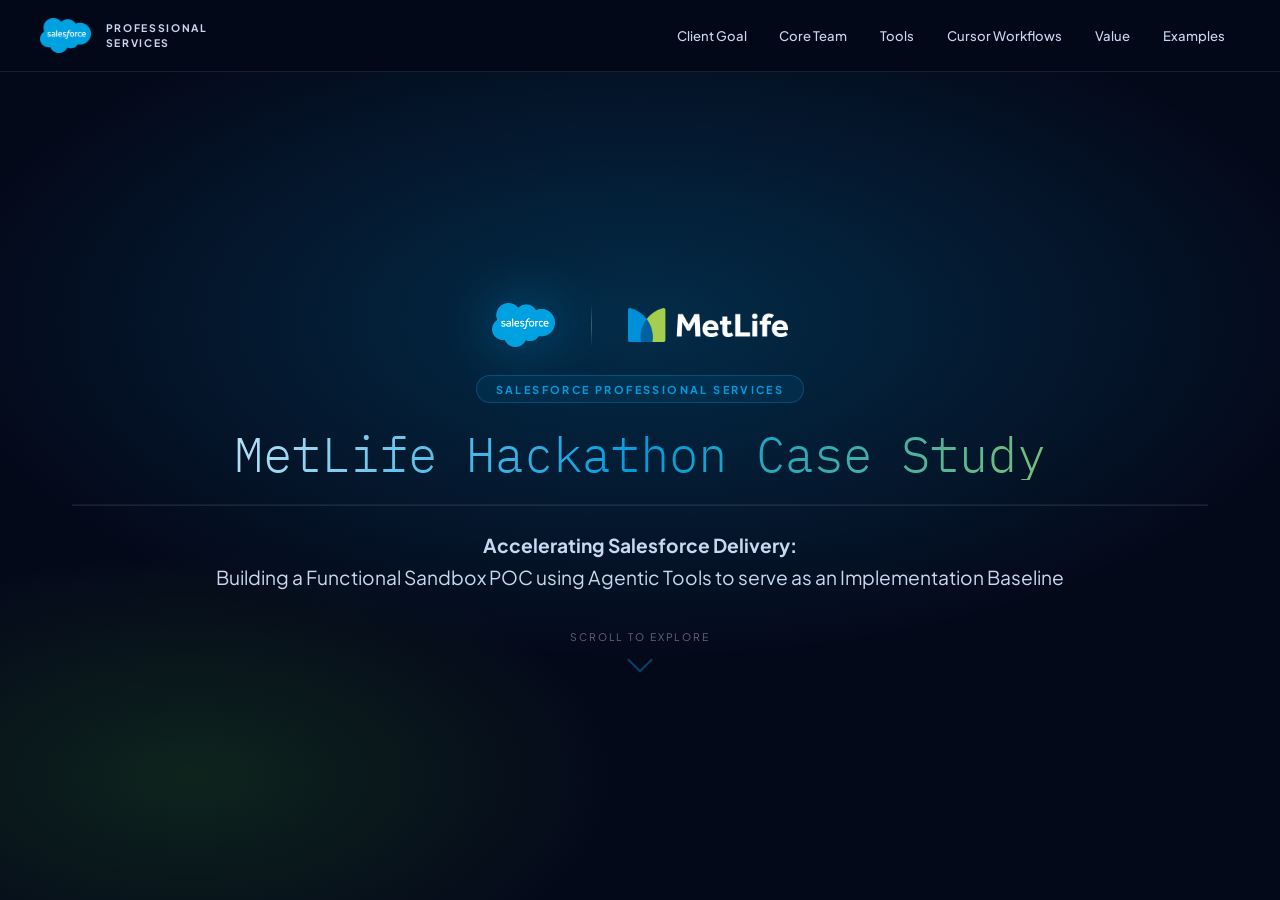
==== index.html @ 83869e66 "Initial commit: MetLife Hackathon Case Study webpage Co-authored-by: Cursor <cursoragent@cursor.com>" ====
<!DOCTYPE html>
<html lang="en">
<head>
  <meta charset="UTF-8" />
  <meta name="viewport" content="width=device-width, initial-scale=1.0" />
  <title>MetLife Hackathon Case Study | Salesforce Professional Services</title>
  <link rel="preconnect" href="https://fonts.googleapis.com" />
  <link rel="preconnect" href="https://fonts.gstatic.com" crossorigin />
  <link href="https://fonts.googleapis.com/css2?family=Plus+Jakarta+Sans:wght@300;400;500;600;700;800&family=IBM+Plex+Mono:wght@300;400;500;600;700&display=swap" rel="stylesheet" />
  <style>
    /* ============================================================
       RESET & ROOT TOKENS
    ============================================================ */
    *, *::before, *::after { margin: 0; padding: 0; box-sizing: border-box; }

    :root {
      /* Brand */
      --midnight:      #04091a;
      --midnight-2:    #060d20;
      --midnight-3:    #070e24;
      --ml-blue:       #009BDE;
      --ml-blue-mid:   rgba(0,155,222,0.22);
      --ml-blue-low:   rgba(0,155,222,0.09);
      --ml-green:      #A4CE4E;
      --ml-green-mid:  rgba(67,176,42,0.20);
      --ml-green-low:  rgba(67,176,42,0.08);

      /* Text — high contrast */
      --text-1: #ffffff;
      --text-2: #c8d8f0;       /* light blue-gray, much more legible */
      --text-3: rgba(180,200,230,0.50);

      /* Glass */
      --g-bg:      rgba(255,255,255,0.04);
      --g-bg-h:    rgba(255,255,255,0.07);
      --g-border:  rgba(255,255,255,0.09);
      --g-b-blue:  rgba(0,155,222,0.30);
      --g-b-green: rgba(67,176,42,0.28);
      --g-blur:    blur(20px);

      /* Layout */
      --hh: 72px;
      --f: 'Plus Jakarta Sans', sans-serif;
      --f-mono: 'IBM Plex Mono', monospace;
      --t: 0.22s ease;
    }

    html, body {
      height: 100%;
      overflow: hidden;
      background: var(--midnight);
      color: var(--text-1);
      font-family: var(--f);
      -webkit-font-smoothing: antialiased;
    }

    ::-webkit-scrollbar { width: 3px; }
    ::-webkit-scrollbar-track { background: transparent; }
    ::-webkit-scrollbar-thumb { background: var(--ml-blue-mid); border-radius: 2px; }

    /* ============================================================
       HEADER
    ============================================================ */
    header {
      position: fixed;
      inset: 0 0 auto 0;
      height: var(--hh);
      z-index: 1000;
      display: flex; align-items: center; justify-content: space-between;
      padding: 0 2.5rem;
      background: rgba(4,9,26,0.80);
      backdrop-filter: var(--g-blur);
      -webkit-backdrop-filter: var(--g-blur);
      border-bottom: 1px solid var(--g-border);
    }
    .h-brand { display: flex; align-items: center; gap: 0.9rem; cursor: pointer; }
    .h-brand img { height: 36px; width: auto; object-fit: contain; }
    .h-brand-text {
      font-size: 0.65rem; font-weight: 700;
      letter-spacing: 0.16em; text-transform: uppercase;
      color: var(--text-2); line-height: 1.4;
    }
    nav { display: flex; align-items: center; gap: 2px; }
    nav a {
      position: relative;
      font-size: 0.82rem; font-weight: 500;
      color: var(--text-2); text-decoration: none;
      padding: 0.4rem 0.9rem; border-radius: 7px;
      border: 1px solid transparent;
      transition: color var(--t), background var(--t);
    }
    nav a::after {
      content: '';
      position: absolute; bottom: -3px; left: 50%; transform: translateX(-50%);
      width: 0; height: 2px;
      background: linear-gradient(90deg, var(--ml-blue), var(--ml-green));
      border-radius: 1px; transition: width var(--t);
    }
    nav a:hover { color: var(--text-1); background: var(--g-bg); }
    nav a.active { color: var(--ml-blue); }
    nav a.active::after { width: 55%; }

    /* ============================================================
       MAIN SNAP CONTAINER
    ============================================================ */
    main {
      position: fixed;
      top: var(--hh); left: 0; right: 0; bottom: 0;
      overflow-y: scroll;
      scroll-snap-type: y mandatory;
      scroll-behavior: smooth;
    }

    /* ============================================================
       SECTIONS
    ============================================================ */
    section {
      height: 100%;
      scroll-snap-align: start;
      position: relative;
      overflow: hidden;
      display: flex; align-items: stretch;
    }
    .s-inner {
      width: 100%; overflow-y: auto;
      padding: 2.5rem 4.5rem 7rem;
      display: flex; flex-direction: column;
      align-items: center; justify-content: center;
    }
    .s-content {
      position: relative; z-index: 1;
      width: 100%; max-width: 1160px;
    }

    /* ============================================================
       TYPOGRAPHY
    ============================================================ */
    .eyebrow {
      display: inline-block;
      font-size: 0.68rem; font-weight: 700;
      letter-spacing: 0.22em; text-transform: uppercase;
      color: var(--ml-blue);
      border: 1px solid transparent;
      border-image: linear-gradient(90deg, var(--ml-blue), var(--ml-green)) 1;
      padding: 0.3rem 0.75rem;
      margin-bottom: 1.25rem;
    }
    .s-title {
      font-family: var(--f-mono);
      font-size: clamp(2.2rem, 3.4vw, 3rem);
      font-weight: 300; line-height: 1.12;
      color: var(--text-1); margin-bottom: 0.5rem;
    }
    .s-sub {
      font-size: 1.05rem; color: var(--text-2);
      margin-bottom: 2.25rem; font-weight: 400;
    }
    .g-divider {
      width: 56px; height: 3px;
      background: linear-gradient(90deg, var(--ml-blue), var(--ml-green));
      border-radius: 2px; margin-bottom: 2.25rem;
    }
    .card-label {
      font-size: 0.72rem; font-weight: 700;
      letter-spacing: 0.12em; text-transform: uppercase;
      margin-bottom: 1.1rem;
    }
    .card-label.blue { color: var(--ml-blue); }
    .card-label.green { color: var(--ml-green); }

    /* ============================================================
       GLASS CARD
    ============================================================ */
    .card {
      background: var(--g-bg);
      backdrop-filter: var(--g-blur); -webkit-backdrop-filter: var(--g-blur);
      border: 1px solid var(--g-border);
      border-radius: 16px; padding: 2rem;
      transition: background var(--t), border-color var(--t);
    }
    .card:hover { background: var(--g-bg-h); }
    .card.b-blue  { border-color: var(--g-b-blue);  box-shadow: 0 0 40px var(--ml-blue-low); }
    .card.b-green { border-color: var(--g-b-green); box-shadow: 0 0 40px var(--ml-green-low); }

    /* ============================================================
       BADGE
    ============================================================ */
    .badge {
      display: inline-flex; align-items: center; gap: 0.4rem;
      font-size: 0.78rem; font-weight: 700;
      letter-spacing: 0.04em;
      padding: 0.38rem 0.9rem; border-radius: 20px;
      margin-bottom: 1rem;
    }
    .badge.blue  { background: var(--ml-blue-mid);  color: var(--ml-blue);  border: 1px solid var(--g-b-blue); }
    .badge.green { background: var(--ml-green-mid); color: var(--ml-green); border: 1px solid var(--g-b-green); }

    /* ============================================================
       BULLET LIST
    ============================================================ */
    .blist { list-style: none; display: flex; flex-direction: column; gap: 0.9rem; }
    .blist li {
      display: flex; align-items: flex-start; gap: 0.85rem;
      font-size: 1.15rem; color: var(--text-2); line-height: 1.65;
    }
    .blist li::before {
      content: ''; flex-shrink: 0;
      width: 7px; height: 7px; border-radius: 50%;
      margin-top: 0.55rem;
    }
    .blist.blue  li::before { background: var(--ml-blue);  box-shadow: 0 0 9px var(--ml-blue); }
    .blist.green li::before { background: var(--ml-green); box-shadow: 0 0 8px var(--ml-green); }
    .blist li strong { color: var(--text-1); font-weight: 700; }

    /* ============================================================
       SECTION 1 — HERO
    ============================================================ */
    #hero {
      background: radial-gradient(ellipse 80% 60% at 50% 30%, rgba(0,155,222,0.24) 0%, transparent 68%),
                  radial-gradient(ellipse 55% 45% at 15% 85%, rgba(67,176,42,0.16) 0%, transparent 60%),
                  var(--midnight);
    }
    #hero .s-inner { padding: 2.5rem 4.5rem; }
    .hero-wrap {
      width: 100%;
      display: flex; flex-direction: column;
      align-items: center; text-align: center; gap: 1.5rem;
    }
    .hero-logos {
      display: flex; align-items: center; gap: 2.25rem; margin-bottom: 0.25rem;
    }
    .hero-logo     { height: 34px; width: auto; object-fit: contain; }
    .hero-logo.sf  { height: 44px; filter: drop-shadow(0 0 28px rgba(0,155,222,0.45)); }
    .hero-sep {
      width: 1px; height: 44px;
      background: linear-gradient(180deg, transparent, rgba(255,255,255,0.25), transparent);
    }
    .hero-tag {
      font-size: 0.68rem; font-weight: 700;
      letter-spacing: 0.22em; text-transform: uppercase;
      color: var(--ml-blue);
      padding: 0.4rem 1.2rem;
      border: 1px solid var(--g-b-blue);
      border-radius: 20px;
      background: var(--ml-blue-low);
    }
    .hero-title {
      font-family: var(--f-mono);
      width: 100%;
      font-size: clamp(2rem, 3.8vw, 3.8rem);
      font-weight: 300; line-height: 1.1;
      white-space: nowrap;
      background: linear-gradient(120deg, #ffffff 0%, var(--ml-blue) 50%, #A4CE4E 100%);
      -webkit-background-clip: text; -webkit-text-fill-color: transparent; background-clip: text;
    }
    .hero-sub {
      width: 100%;
      font-size: clamp(1rem, 1.6vw, 1.2rem); color: var(--text-2);
      font-weight: 400; line-height: 1.65;
    }
    .hero-scroll {
      margin-top: 0.75rem;
      display: flex; flex-direction: column; align-items: center; gap: 0.5rem;
      color: var(--text-3); font-size: 0.65rem;
      letter-spacing: 0.18em; text-transform: uppercase;
      animation: scrollBounce 2.2s ease-in-out infinite;
    }
    .hero-chevron {
      width: 18px; height: 18px;
      border-right: 2px solid rgba(0,155,222,0.4);
      border-bottom: 2px solid rgba(0,155,222,0.4);
      transform: rotate(45deg);
    }
    @keyframes scrollBounce {
      0%,100% { transform: translateY(0); opacity: 0.45; }
      50%      { transform: translateY(8px); opacity: 1; }
    }

    /* ============================================================
       SECTION 2 — GOAL & DIRECTIVE
    ============================================================ */
    #goal {
      background: radial-gradient(ellipse 70% 50% at 85% 20%, rgba(67,176,42,0.17) 0%, transparent 65%),
                  radial-gradient(ellipse 50% 40% at 8% 72%, rgba(0,155,222,0.14) 0%, transparent 55%),
                  var(--midnight-2);
    }
    .goal-stack { display: flex; flex-direction: column; gap: 1.25rem; }

    /* ============================================================
       SECTION 3 — CORE TEAM
    ============================================================ */
    #team {
      background: radial-gradient(ellipse 65% 55% at 30% 45%, rgba(0,155,222,0.19) 0%, transparent 65%),
                  var(--midnight-3);
    }
    .team-orgs {
      display: grid;
      grid-template-columns: 1fr 1fr;
      gap: 1.4rem;
      margin-bottom: 2rem;
    }
    .org-block { padding: 0; overflow: hidden; }
    .org-head {
      display: flex; align-items: center; gap: 0.9rem;
      height: 62px; padding: 0 1.6rem;
      border-bottom: 1px solid var(--g-border);
      flex-shrink: 0;
    }
    .org-logo     { height: 24px; width: auto; object-fit: contain; }
    .org-tag {
      font-size: 0.72rem; font-weight: 700;
      letter-spacing: 0.18em; text-transform: uppercase;
      color: var(--text-2);
    }
    .person-list { padding: 0.3rem 0; }
    .person-row {
      display: flex; align-items: center;
      gap: 0.75rem;
      padding: 0.8rem 1.4rem;
      border-bottom: 1px solid rgba(255,255,255,0.04);
    }
    .person-row:last-child { border-bottom: none; }

    /* Avatar circle */
    .p-avatar {
      width: 40px; height: 40px; border-radius: 50%;
      display: flex; align-items: center; justify-content: center;
      flex-shrink: 0;
    }
    .p-avatar.blue  { background: var(--ml-blue-mid);  border: 1px solid var(--g-b-blue); }
    .p-avatar.green { background: var(--ml-green-mid); border: 1px solid var(--g-b-green); }
    .p-avatar svg   { width: 20px; height: 20px; }

    .p-role { font-size: 1rem; font-weight: 700; color: var(--text-1); }
    .p-sep  { color: var(--text-3); font-size: 0.85rem; }
    .p-name { font-size: 1rem; font-weight: 400; color: var(--text-2); }

    /* Key Stakeholders */
    .stakeholders-label {
      font-size: 1rem; font-weight: 700;
      letter-spacing: 0.06em; text-transform: uppercase;
      color: var(--text-1); margin-bottom: 0.8rem;
    }
    .stakeholder-row { display: flex; gap: 1rem; }
    .s-chip {
      flex: 1; padding: 1rem 1.1rem;
      background: var(--g-bg); border: 1px solid var(--g-border);
      border-radius: 12px; text-align: center;
    }
    .s-chip-label {
      display: block;
      font-size: 0.72rem; font-weight: 700;
      letter-spacing: 0.18em; text-transform: uppercase;
      color: var(--ml-blue); margin-bottom: 0.4rem;
    }
    .s-chip-role {
      font-size: 1rem; font-weight: 700; color: var(--text-1);
    }

    /* ============================================================
       SECTION 4 — TOOLS & DEV ENVIRONMENTS
    ============================================================ */
    #tools {
      background: radial-gradient(ellipse 70% 55% at 72% 65%, rgba(67,176,42,0.16) 0%, transparent 65%),
                  radial-gradient(ellipse 50% 40% at 18% 22%, rgba(0,155,222,0.16) 0%, transparent 55%),
                  var(--midnight);
    }
    .tools-grid {
      display: grid;
      grid-template-columns: repeat(4, 1fr);
      gap: 1.1rem;
      margin-bottom: 1.4rem;
    }
    .tool-card {
      display: flex; flex-direction: column;
      align-items: center; text-align: center;
      gap: 0.85rem; padding: 1.75rem 1rem;
    }
    .tool-card.excluded {
      position: relative;
    }
    .tool-excluded-badge {
      font-size: 0.62rem; font-weight: 700;
      letter-spacing: 0.1em; text-transform: uppercase;
      padding: 0.28rem 0.7rem; border-radius: 6px;
      background: rgba(220,50,50,0.18); color: #f87171;
      border: 1px solid rgba(220,50,50,0.35);
      align-self: center;
    }
    .tool-icon {
      width: 68px; height: 68px; border-radius: 14px;
      display: flex; align-items: center; justify-content: center;
      overflow: hidden;
    }
    .tool-icon img { width: 100%; height: 100%; object-fit: contain; }
    .tool-icon.light-bg { background: #ffffff; padding: 10px; }
    .tool-icon.dark-bg  { background: #000000; padding: 8px; }
    .tool-icon.glass-bg { background: var(--g-bg); border: 1px solid var(--g-border); padding: 10px; }
    .tool-name {
      font-size: 0.85rem; font-weight: 700;
      letter-spacing: 0.05em; text-transform: uppercase;
      color: var(--text-1);
    }
    .tool-desc { font-size: 0.82rem; color: var(--text-2); line-height: 1.5; }

    /* Salesforce Platform chips */
    .platform-chips { display: flex; gap: 0.65rem; flex-wrap: wrap; }
    .p-chip {
      display: inline-flex; align-items: center; gap: 0.5rem;
      font-size: 0.95rem; font-weight: 500;
      padding: 0.55rem 1.2rem;
      background: var(--g-bg); border: 1px solid var(--g-border);
      border-radius: 20px; color: var(--text-1);
    }
    .p-chip svg { flex-shrink: 0; opacity: 0.75; }

    /* Pipeline */
    .pipe-label {
      font-size: 0.72rem; font-weight: 700;
      letter-spacing: 0.18em; text-transform: uppercase;
      color: var(--text-3); margin-bottom: 0.85rem;
    }
    .pipeline { display: flex; align-items: center; }
    .pipe-node {
      flex: 1; padding: 0.75rem 0.4rem;
      text-align: center;
      background: var(--g-bg); border: 1px solid var(--g-border);
      border-radius: 7px;
      font-size: 0.8rem; font-weight: 700;
      letter-spacing: 0.05em; text-transform: uppercase;
      color: var(--text-2);
    }
    .pipe-node.active {
      background: var(--ml-green-low); border-color: var(--g-b-green);
      color: var(--ml-green);
    }
    .pipe-arr {
      width: 28px; flex-shrink: 0; text-align: center;
      color: rgba(0,155,222,0.38); font-size: 1rem;
    }
    .pipe-note {
      margin-top: 0.8rem; padding: 0.65rem 1rem;
      background: rgba(0,155,222,0.14);
      border-left: 2px solid var(--ml-blue);
      border-radius: 0 6px 6px 0;
      font-size: 0.85rem; color: var(--text-2); font-style: italic;
    }

    /* ============================================================
       SECTION 5 — CURSOR WORKFLOWS  (full-width list)
    ============================================================ */
    #workflows {
      background: radial-gradient(ellipse 80% 50% at 50% 82%, rgba(0,155,222,0.19) 0%, transparent 65%),
                  var(--midnight-2);
    }
    /* Single card containing all 4 items as a list */
    .wf-list-card { padding: 0; overflow: hidden; }
    .wf-item {
      display: flex; align-items: flex-start;
      gap: 2rem; padding: 1.5rem 2rem;
      border-bottom: 1px solid var(--g-border);
      transition: background var(--t);
    }
    .wf-item:last-child { border-bottom: none; }
    .wf-item--open {
      background: rgba(164,206,78,0.04);
      border-top: 1px dashed rgba(164,206,78,0.25);
    }
    .wf-item:hover { background: var(--g-bg-h); }
    .wf-num-col { flex-shrink: 0; width: 48px; padding-top: 0.15rem; }
    .wf-num {
      font-size: 0.85rem; font-weight: 700;
      letter-spacing: 0.18em; text-transform: uppercase;
      color: var(--ml-blue);
    }
    .wf-body { flex: 1; }
    .wf-title {
      font-size: 1.1rem; font-weight: 400;
      color: var(--text-1); line-height: 1.3;
    }
    .wf-title.has-sub { margin-bottom: 0.75rem; }
    .wf-cat {
      font-weight: 700; color: var(--text-1);
      text-decoration: underline;
      text-decoration-color: rgba(164,206,78,0.7);
      text-underline-offset: 4px;
      text-decoration-thickness: 2px;
      margin-right: 0.3rem;
    }
    .wf-cat::after {
      content: ":";
      color: var(--text-2);
      font-weight: 400;
    }
    .wf-sub-grid {
      display: grid;
      grid-template-columns: repeat(2, 1fr);
      grid-template-rows: repeat(3, auto);
      grid-auto-flow: column;
      gap: 0.3rem 1.5rem;
    }
    .wf-sub-grid.cols-3 {
      grid-template-columns: repeat(3, 1fr);
      grid-template-rows: repeat(3, auto);
    }
    .wf-sub-item {
      font-size: 0.82rem; color: var(--text-2);
      line-height: 1.5;
      display: flex; align-items: baseline; gap: 0.4rem;
    }
    .wf-sub-item::before {
      content: "•";
      color: var(--ml-green);
      flex-shrink: 0;
      font-size: 0.7rem;
    }

    /* ============================================================
       SECTION 6 — VALUE & EFFICIENCY
    ============================================================ */
    #value {
      background: radial-gradient(ellipse 60% 55% at 22% 50%, rgba(67,176,42,0.17) 0%, transparent 65%),
                  radial-gradient(ellipse 55% 45% at 78% 50%, rgba(0,155,222,0.16) 0%, transparent 60%),
                  var(--midnight-3);
    }
    .val-header { display: flex; align-items: center; gap: 0.75rem; margin-bottom: 1.4rem; }
    .val-icon {
      width: 38px; height: 38px; border-radius: 9px;
      display: flex; align-items: center; justify-content: center; font-size: 1rem;
    }
    .val-icon.green { background: var(--ml-green-mid); }
    .val-icon.blue  { background: var(--ml-blue-mid); }

    /* ============================================================
       SECTION 7 — EXAMPLES  (trigger grid)
    ============================================================ */
    #examples {
      background: radial-gradient(ellipse 70% 50% at 50% 15%, rgba(0,155,222,0.18) 0%, transparent 65%),
                  var(--midnight);
    }
    .ex-stack {
      display: flex; flex-direction: column; gap: 0.75rem;
    }
    .ex-trigger-card {
      display: flex; flex-direction: row;
      align-items: center; justify-content: space-between;
      padding: 1.25rem 1.75rem; gap: 2rem;
      cursor: pointer;
      transition: border-color var(--t), box-shadow var(--t), background var(--t);
    }
    .ex-trigger-card:hover {
      border-color: var(--ml-blue);
      box-shadow: 0 8px 32px rgba(0,155,222,0.15);
      background: var(--g-bg-h);
    }
    .ex-t-left { display: flex; flex-direction: row; align-items: center; gap: 1.75rem; flex: 1; }
    .ex-t-num {
      font-size: 0.85rem; font-weight: 700;
      letter-spacing: 0.18em; text-transform: uppercase;
      color: var(--ml-blue); flex-shrink: 0;
    }
    .ex-t-title {
      font-size: 1.2rem; font-weight: 400;
      color: var(--text-1); line-height: 1.3;
    }
    .ex-t-green {
      font-weight: 700;
      text-decoration: underline;
      text-decoration-color: rgba(164,206,78,0.7);
      text-underline-offset: 4px;
      text-decoration-thickness: 2px;
    }
    .ex-t-cta {
      display: flex; align-items: center; gap: 0.5rem; flex-shrink: 0;
      font-size: 0.82rem; font-weight: 600; color: var(--ml-blue);
      padding: 0.5rem 1rem;
      border: 1px solid var(--g-b-blue); border-radius: 8px;
      background: var(--ml-blue-low);
      transition: background var(--t), gap var(--t);
    }
    .ex-trigger-card:hover .ex-t-cta { gap: 0.75rem; background: var(--ml-blue-mid); }

    /* ============================================================
       EXAMPLES MODAL
    ============================================================ */
    .ex-modal {
      position: fixed; inset: 0; z-index: 1100;
      display: flex; align-items: center; justify-content: center;
    }
    .ex-modal.hidden { display: none; }
    .ex-modal-backdrop {
      position: absolute; inset: 0;
      background: rgba(2,5,16,0.82);
      backdrop-filter: blur(10px); -webkit-backdrop-filter: blur(10px);
    }
    /* Close button floats in the top-right of the full overlay (outside the box) */
    .modal-close-btn {
      position: absolute;
      top: 1.5rem; right: 1.75rem;
      z-index: 10;
      width: 36px; height: 36px; border-radius: 50%;
      background: rgba(255,255,255,0.10);
      border: 1px solid rgba(255,255,255,0.20);
      cursor: pointer; font-family: var(--f);
      font-size: 1rem; color: var(--text-2);
      display: flex; align-items: center; justify-content: center;
      transition: color var(--t), background var(--t);
    }
    .modal-close-btn:hover { color: var(--text-1); background: rgba(255,255,255,0.18); }

    .ex-modal-box {
      position: relative; z-index: 1;
      width: 80vw; max-width: 1200px;
      height: 82vh; max-height: 860px;
      display: flex; flex-direction: column;
      background: rgba(6,13,32,0.97);
      border: 1px solid var(--g-b-blue);
      border-radius: 20px;
      box-shadow: 0 0 80px rgba(0,155,222,0.18);
      overflow: hidden;
    }
    .modal-top {
      display: flex; align-items: center; justify-content: space-between;
      padding: 1.25rem 1.75rem;
      border-bottom: 1px solid var(--g-border);
      flex-shrink: 0;
    }
    .modal-nav-btn {
      display: flex; align-items: center; gap: 0.5rem;
      background: var(--g-bg); border: 1px solid var(--g-border);
      border-radius: 8px; padding: 0.5rem 1rem;
      font-family: var(--f); font-size: 0.8rem; font-weight: 600;
      color: var(--text-2); cursor: pointer;
      transition: color var(--t), border-color var(--t), background var(--t);
    }
    .modal-nav-btn:hover { color: var(--ml-blue); border-color: var(--g-b-blue); background: var(--ml-blue-low); }
    .modal-nav-btn:disabled { opacity: 0.3; cursor: default; }
    .modal-nav-btn:disabled:hover { color: var(--text-2); border-color: var(--g-border); background: var(--g-bg); }
    .modal-heading { text-align: center; }
    .modal-eyebrow {
      display: block;
      font-size: 0.62rem; font-weight: 700;
      letter-spacing: 0.2em; text-transform: uppercase;
      color: var(--ml-blue); margin-bottom: 0.3rem;
    }
    .modal-title { font-size: 1.15rem; font-weight: 700; color: var(--text-1); line-height: 1.3; }
    .modal-tab-bar {
      display: flex; border-bottom: 1px solid var(--g-border); flex-shrink: 0;
    }
    .modal-tab {
      flex: 1; padding: 0.75rem;
      background: none; border: none; cursor: pointer;
      font-family: var(--f); font-size: 0.82rem; font-weight: 600;
      letter-spacing: 0.05em; text-transform: uppercase;
      color: var(--text-2); position: relative; transition: color var(--t);
    }
    .modal-tab::after {
      content: ''; position: absolute; bottom: 0; left: 12%; width: 0; height: 2px;
      background: linear-gradient(90deg, var(--ml-blue), var(--ml-green));
      transition: width var(--t);
    }
    .modal-tab.active { color: var(--ml-blue); }
    .modal-tab.active::after { width: 76%; }
    .modal-tab:hover:not(.active) { color: var(--text-1); }
    .modal-panel { flex: 1; overflow-y: auto; display: none; }
    .modal-panel.active { display: flex; flex-direction: column; }

    /* Code block styling for Input panel */
    #mpanel-in { padding: 0; background: #0d1117; overflow: hidden; }
    .code-header {
      display: flex; align-items: center; justify-content: space-between;
      padding: 0.6rem 1.25rem;
      background: #161b22;
      border-bottom: 1px solid rgba(255,255,255,0.08);
      flex-shrink: 0;
    }
    .code-lang {
      font-size: 0.6rem; font-weight: 700;
      letter-spacing: 0.18em; text-transform: uppercase;
      color: rgba(255,255,255,0.35);
    }
    .copy-btn {
      display: flex; align-items: center; gap: 0.4rem;
      font-family: var(--f); font-size: 0.72rem; font-weight: 600;
      padding: 0.3rem 0.8rem; border-radius: 6px;
      border: 1px solid rgba(255,255,255,0.15);
      background: rgba(255,255,255,0.06);
      color: rgba(255,255,255,0.55);
      cursor: pointer; transition: all var(--t);
    }
    .copy-btn:hover { background: rgba(255,255,255,0.12); color: #fff; }
    .copy-btn.copied { color: #A4CE4E; border-color: rgba(164,206,78,0.4); background: rgba(164,206,78,0.08); }
    .code-body { flex: 1; overflow-y: auto; padding: 1.5rem 1.75rem; }
    .modal-prompt {
      font-family: 'SF Mono', 'Fira Code', 'Consolas', 'Monaco', monospace;
      font-size: 0.85rem; color: #e6edf3; line-height: 1.8; white-space: pre-wrap;
    }
    #modal-input-blocks { display: flex; flex-direction: column; flex: 1; overflow: hidden; }
    /* Output panel padding */
    #mpanel-out { padding: 0; overflow-y: auto; }
    .out-screenshot-wrap {
      padding: 1.25rem;
      display: none;
    }
    .out-placeholder {
      flex: 1; display: flex; flex-direction: column;
      align-items: center; justify-content: center; gap: 0.85rem; text-align: center;
      padding: 1.75rem 2rem;
    }
    .out-screenshot {
      width: 100%;
      height: auto;
      display: block;
      border-radius: 8px;
    }
    .out-icon { font-size: 2.5rem; opacity: 0.5; }
    .out-tag {
      font-size: 0.65rem; font-weight: 700;
      letter-spacing: 0.12em; text-transform: uppercase;
      padding: 0.28rem 0.7rem; border-radius: 12px;
      background: var(--ml-blue-mid); color: var(--ml-blue); border: 1px solid var(--g-b-blue);
    }
    .out-desc { font-size: 0.97rem; color: var(--text-2); line-height: 1.65; max-width: 380px; }
    .modal-dots {
      display: flex; align-items: center; gap: 0.45rem;
      justify-content: center; padding: 0.9rem;
      border-top: 1px solid var(--g-border); flex-shrink: 0;
    }
    .modal-dot {
      width: 6px; height: 6px; border-radius: 50%;
      background: var(--g-border); cursor: pointer;
      transition: background var(--t), transform var(--t);
    }
    .modal-dot.active { background: var(--ml-blue); transform: scale(1.4); }

    /* ============================================================
       FOOTER
    ============================================================ */
    footer {
      height: 100%; scroll-snap-align: start;
      display: flex; flex-direction: column;
      align-items: center; justify-content: center;
      gap: 1.4rem; padding: 3rem 2rem;
      background: radial-gradient(ellipse 60% 50% at 50% 50%, rgba(0,155,222,0.16) 0%, transparent 70%),
                  var(--midnight-2);
      border-top: 1px solid var(--g-border); text-align: center;
    }
    .ft-logo { height: 32px; width: auto; opacity: 0.65; }
    .ft-title {
      font-family: var(--f-mono);
      font-size: clamp(2rem, 3.4vw, 3rem); font-weight: 300;
      background: linear-gradient(135deg, #fff, var(--ml-blue));
      -webkit-background-clip: text; -webkit-text-fill-color: transparent; background-clip: text;
    }
    .ft-sub { font-size: 1rem; color: var(--text-2); max-width: 500px; line-height: 1.65; }
    .ft-divider {
      width: 72px; height: 2px;
      background: linear-gradient(90deg, var(--ml-blue), var(--ml-green)); border-radius: 1px;
    }
    .ft-contact { display: flex; flex-direction: column; align-items: center; gap: 0.45rem; }
    .ft-contact-lbl {
      font-size: 0.62rem; font-weight: 700;
      letter-spacing: 0.18em; text-transform: uppercase; color: var(--text-3);
    }
    .ft-contact-name { font-size: 1.1rem; font-weight: 700; color: var(--text-1); }
    .ft-contact-email { font-size: 0.95rem; color: var(--ml-blue); text-decoration: none; transition: color var(--t); }
    .ft-contact-email:hover { color: var(--ml-green); }
    .ft-copy { font-size: 0.72rem; color: var(--text-3); letter-spacing: 0.05em; }

    /* SVG user icon */
    .user-icon { stroke: currentColor; fill: none; stroke-width: 1.5; stroke-linecap: round; }
  </style>
</head>
<body>

<!-- =====================================================================
     HEADER
===================================================================== -->
<header>
  <div class="h-brand" id="home-link">
    <img src="assets/sf-logo.png" alt="Salesforce" />
    <div class="h-brand-text">Professional<br>Services</div>
  </div>
  <nav id="main-nav">
    <a href="#goal"      data-target="goal">Client Goal</a>
    <a href="#team"      data-target="team">Core Team</a>
    <a href="#tools"     data-target="tools">Tools</a>
    <a href="#workflows" data-target="workflows">Cursor Workflows</a>
    <a href="#value"     data-target="value">Value</a>
    <a href="#examples"  data-target="examples">Examples</a>
  </nav>
</header>

<!-- =====================================================================
     MAIN SNAP CONTAINER
===================================================================== -->
<main id="snap-root">

  <!-- ─── HERO ─── -->
  <section id="hero">
    <div class="s-inner">
      <div class="s-content" style="display:flex;align-items:center;justify-content:center;height:100%;">
        <div class="hero-wrap">
          <div class="hero-logos">
            <img class="hero-logo sf" src="assets/sf-logo.png" alt="Salesforce" />
            <div class="hero-sep"></div>
            <img class="hero-logo" src="assets/metlife-logo.png" alt="MetLife" />
          </div>
          <div class="hero-tag">Salesforce Professional Services</div>
          <h1 class="hero-title">MetLife Hackathon Case Study</h1>
          <hr style="width:100%; opacity: 0.1;">
          <p class="hero-sub"><strong>Accelerating Salesforce Delivery:</strong> <br/>Building a Functional Sandbox POC using Agentic Tools to serve as an Implementation Baseline</p>
          <div class="hero-scroll">
            <span>Scroll to explore</span>
            <div class="hero-chevron"></div>
          </div>
        </div>
      </div>
    </div>
  </section>

  <!-- ─── CLIENT GOAL & DIRECTIVE ─── -->
  <section id="goal">
    <div class="s-inner">
      <div class="s-content">
        <p class="eyebrow">Section 1 / 6</p>
        <h2 class="s-title">Client Goal &amp; Directive</h2>
        <div class="g-divider"></div>
        <div class="goal-stack">

          <div class="card b-green">
            <div class="badge green">🎯&nbsp; GOAL</div>
            <ul class="blist green">
              <li><span>Accelerate delivery of a new <strong>Sales &amp; Renewals Pipeline application for desktop and mobile</strong></span></li>
              <li><span>Launch by October 2026 to <strong>meet a critical sales cycle start date</strong></span></li>
            </ul>
          </div>

          <div class="card b-blue">
            <div class="badge blue">⚡&nbsp; DIRECTIVE</div>
            <ul class="blist blue">
              <li><span>Experiment with <strong>"pre-build first" approach to develop a fully functional sandbox POC</strong> for validation and dev baseline</span></li>
              <li><span>Operate as a <strong>lean team of cross-competency experts</strong> to drive vision, architecture, and experience</span></li>
              <li><span><strong>Bypass Figma and defer agile methodology</strong> until baseline POC is established</span></li>
            </ul>
          </div>

        </div>
      </div>
    </div>
  </section>

  <!-- ─── CORE TEAM ─── -->
  <section id="team">
    <div class="s-inner">
      <div class="s-content">
        <p class="eyebrow">Section 2 / 6</p>
        <h2 class="s-title">Core Hackathon Team</h2>
        <div class="g-divider"></div>

        <div class="stakeholders-label">Product & Build Team</div>

        <div class="team-orgs">

          <!-- MetLife -->
          <div class="card org-block">
            <div class="org-head">
              <img class="org-logo" src="assets/metlife-logo.png" alt="MetLife" style="height:22px;" />
            </div>
            <div class="person-list">
              <div class="person-row">
                <div class="p-avatar green">
                  <svg class="user-icon" viewBox="0 0 24 24"><circle cx="12" cy="8" r="3.5"/><path d="M4 20c0-4 3.6-6.5 8-6.5s8 2.5 8 6.5"/></svg>
                </div>
                <strong class="p-role">Product Manager</strong>
              </div>
              <div class="person-row">
                <div class="p-avatar green">
                  <svg class="user-icon" viewBox="0 0 24 24"><circle cx="12" cy="8" r="3.5"/><path d="M4 20c0-4 3.6-6.5 8-6.5s8 2.5 8 6.5"/></svg>
                </div>
                <strong class="p-role">Product Owner</strong>
              </div>
            </div>
          </div>

          <!-- Salesforce -->
          <div class="card org-block">
            <div class="org-head">
              <img class="org-logo" src="assets/sf-logo.png" alt="Salesforce" style="height:32px;" />
            </div>
            <div class="person-list">
              <div class="person-row">
                <div class="p-avatar blue">
                  <svg class="user-icon" viewBox="0 0 24 24"><circle cx="12" cy="8" r="3.5"/><path d="M4 20c0-4 3.6-6.5 8-6.5s8 2.5 8 6.5"/></svg>
                </div>
                <strong class="p-role">SA Lead (Director)</strong>
                <span class="p-sep">—</span>
                <span class="p-name">Pierre Dufour</span>
              </div>
              <div class="person-row">
                <div class="p-avatar blue">
                  <svg class="user-icon" viewBox="0 0 24 24"><circle cx="12" cy="8" r="3.5"/><path d="M4 20c0-4 3.6-6.5 8-6.5s8 2.5 8 6.5"/></svg>
                </div>
                <strong class="p-role">Data &amp; Integrations Lead</strong>
                <span class="p-sep">—</span>
                <span class="p-name">Nitin Chandola</span>
              </div>
              <div class="person-row">
                <div class="p-avatar blue">
                  <svg class="user-icon" viewBox="0 0 24 24"><circle cx="12" cy="8" r="3.5"/><path d="M4 20c0-4 3.6-6.5 8-6.5s8 2.5 8 6.5"/></svg>
                </div>
                <strong class="p-role">TA Lead</strong>
                <span class="p-sep">—</span>
                <span class="p-name">Srinivas Medicherla</span>
              </div>
              <div class="person-row">
                <div class="p-avatar blue">
                  <svg class="user-icon" viewBox="0 0 24 24"><circle cx="12" cy="8" r="3.5"/><path d="M4 20c0-4 3.6-6.5 8-6.5s8 2.5 8 6.5"/></svg>
                </div>
                <strong class="p-role">XD Lead</strong>
                <span class="p-sep">—</span>
                <span class="p-name">Varun Mehra</span>
              </div>
              <div class="person-row">
                <div class="p-avatar blue">
                  <svg class="user-icon" viewBox="0 0 24 24"><circle cx="12" cy="8" r="3.5"/><path d="M4 20c0-4 3.6-6.5 8-6.5s8 2.5 8 6.5"/></svg>
                </div>
                <strong class="p-role">SA Consultant</strong>
                <span class="p-sep">—</span>
                <span class="p-name">Lyle Marecheau</span>
              </div>
            </div>
          </div>

        </div>

        <div class="stakeholders-label">Key Stakeholders</div>
        <div class="stakeholder-row">
          <div class="s-chip">
            <span class="s-chip-label">Executive Sponsor</span>
            <strong class="s-chip-role">VP of Product</strong>
          </div>
          <div class="s-chip">
            <span class="s-chip-label">Sales Leadership</span>
            <strong class="s-chip-role">VP of Sales</strong>
          </div>
          <div class="s-chip">
            <span class="s-chip-label">Tech Leadership</span>
            <strong class="s-chip-role">VP of Technology</strong>
          </div>
        </div>
      </div>
    </div>
  </section>

  <!-- ─── TOOLS & DEV ENVIRONMENTS ─── -->
  <section id="tools">
    <div class="s-inner">
      <div class="s-content">
        <p class="eyebrow">Section 3 / 6</p>
        <h2 class="s-title">Tools &amp; Dev Environments</h2>
        <div class="g-divider"></div>

        <div class="stakeholders-label">Agentic &amp; Platform Tools</div>

        <div class="tools-grid">

          <div class="card tool-card">
            <div class="tool-icon light-bg">
              <img src="assets/cursor.png" alt="Cursor" />
            </div>
            <div class="tool-name">Cursor</div>
            <div class="tool-desc">Salesforce admin, developer, architect, designer, and all-round wizard</div>
          </div>

          <div class="card tool-card">
            <div class="tool-icon light-bg">
              <img src="assets/notebooklm.png" alt="NotebookLM" />
            </div>
            <div class="tool-name">NotebookLM</div>
            <div class="tool-desc">Knowledge hub of meeting notes and business documentation</div>
          </div>

          <div class="card tool-card">
            <div class="tool-icon light-bg">
              <img src="assets/gemini.png" alt="Gemini" />
            </div>
            <div class="tool-name">Gemini</div>
            <div class="tool-desc">Crafting precise prompts and outlining detailed requirements</div>
          </div>

          <div class="card tool-card" style="background:rgba(220,50,50,0.10);border-color:rgba(220,50,50,0.30);">
            <div class="tool-icon light-bg">
              <img src="assets/figma.png" alt="Figma" />
            </div>
            <div class="tool-name" style="text-decoration:line-through;color:rgba(255,255,255,0.5);">Figma</div>
            <div class="tool-excluded-badge" style="position:static;margin-top:0.5rem;">Excluded</div>
          </div>

        </div>

        <div class="card" style="margin-bottom:1.4rem;padding:1.25rem 1.5rem;">
          <div class="platform-chips">
            <span class="p-chip">
              <svg width="13" height="13" viewBox="0 0 24 24" fill="currentColor"><path d="M13 2L3 14h9l-1 8 10-12h-9l1-8z"/></svg>
              Lightning Page Builder
            </span>
            <span class="p-chip">
              <svg width="13" height="13" viewBox="0 0 24 24" fill="none" stroke="currentColor" stroke-width="2" stroke-linecap="round" stroke-linejoin="round"><rect x="18" y="3" width="3" height="18" rx="1"/><rect x="10.5" y="8" width="3" height="13" rx="1"/><rect x="3" y="13" width="3" height="8" rx="1"/></svg>
              Report Builder
            </span>
            <span class="p-chip">
              <svg width="13" height="13" viewBox="0 0 24 24" fill="none" stroke="currentColor" stroke-width="2" stroke-linecap="round" stroke-linejoin="round"><circle cx="5" cy="12" r="2"/><circle cx="19" cy="5" r="2"/><circle cx="19" cy="19" r="2"/><path d="M7 12h4l4-5"/><path d="M11 12l4 5"/></svg>
              Flow Builder
            </span>
            <span class="p-chip">
              <svg width="13" height="13" viewBox="0 0 24 24" fill="none" stroke="currentColor" stroke-width="2" stroke-linecap="round" stroke-linejoin="round"><circle cx="12" cy="12" r="3"/><path d="M12 1v4M12 19v4M4.22 4.22l2.83 2.83M16.95 16.95l2.83 2.83M1 12h4M19 12h4M4.22 19.78l2.83-2.83M16.95 7.05l2.83-2.83"/></svg>
              Setup
            </span>
          </div>
        </div>
        
        <hr style="width:100%; opacity: 0.1; margin: 40px 0px;">

        <div class="stakeholders-label">Dev Environments Pipeline</div>

        <div>
          <div class="pipeline">
            <div class="pipe-node active">Pre-Build</div>
            <div class="pipe-arr">&#8594;</div>
            <div class="pipe-node">Dev</div>
            <div class="pipe-arr">&#8594;</div>
            <div class="pipe-node">QA</div>
            <div class="pipe-arr">&#8594;</div>
            <div class="pipe-node">UAT</div>
            <div class="pipe-arr">&#8594;</div>
            <div class="pipe-node">UAT 2</div>
            <div class="pipe-arr">&#8594;</div>
            <div class="pipe-node">Production</div>
          </div>
          <div class="pipe-note">
            Validated POC artifacts migrate from Pre-Build &rarr; Dev as the implementation baseline for full agile sprint development
          </div>
        </div>

      </div>
    </div>
  </section>

  <!-- ─── CURSOR WORKFLOWS ─── -->
  <section id="workflows">
    <div class="s-inner">
      <div class="s-content">
        <p class="eyebrow">Section 4 / 6</p>
        <h2 class="s-title">Cursor Workflows</h2>
        <p class="s-sub">How the team leveraged agentic AI to accelerate delivery</p>
        <div class="g-divider"></div>

        <div class="card wf-list-card">

          <div class="wf-item">
            <div class="wf-num-col"><span class="wf-num">01</span></div>
            <div class="wf-body">
              <div class="wf-title has-sub"><span class="wf-cat">Configuring Platform Basics</span> Batch creating, configuring &amp; updating out-of-the-box capabilities, including:</div>
              <div class="wf-sub-grid cols-3">
                <span class="wf-sub-item">Objects &amp; Fields</span>
                <span class="wf-sub-item">Page Layouts &amp; Components</span>
                <span class="wf-sub-item">List Views</span>
                <span class="wf-sub-item">Reports &amp; Dashboards</span>
                <span class="wf-sub-item">Visibility Conditions &amp; logic</span>
                <span class="wf-sub-item">Permissions &amp; Permission Sets</span>
                <span class="wf-sub-item">Agentforce Agents</span>
                <span class="wf-sub-item">and more</span>
              </div>
            </div>
          </div>

          <div class="wf-item">
            <div class="wf-num-col"><span class="wf-num">02</span></div>
            <div class="wf-body">
              <div class="wf-title"><span class="wf-cat">Populating Demo Data</span> Bulk generating &amp; updating high volumes of dummy records to populate demo UI</div>
            </div>
          </div>

          <div class="wf-item">
            <div class="wf-num-col"><span class="wf-num">03</span></div>
            <div class="wf-body">
              <div class="wf-title"><span class="wf-cat">Developing Custom UI</span> Building custom components when OTB capabilities don&rsquo;t meet client needs</div>
            </div>
          </div>

          <div class="wf-item">
            <div class="wf-num-col"><span class="wf-num">04</span></div>
            <div class="wf-body">
              <div class="wf-title has-sub"><span class="wf-cat">Extracting Build Specs</span> Outlining detailed and precise build specifications for supplementinguser stories</div>
              <div class="wf-sub-grid" style="display: none;">
                <span class="wf-sub-item">Page layout, component, list view &amp; report configs</span>
                <span class="wf-sub-item">Visibility rules by field, section, component &amp; tab</span>
                <span class="wf-sub-item">Flow architecture, logic, variables, etc.</span>
                <span class="wf-sub-item">Permission sets &amp; user role setup</span>
                <span class="wf-sub-item">Agent topics, actions &amp; other configurations</span>
              </div>
            </div>
          </div>

          <div class="wf-item wf-item--open">
            <div class="wf-body">
              <div class="wf-title" style="color: var(--text-2); text-align: center; ">
                  <span class="wf-num" style="color: var(--ml-green); font-size: 1.4rem; line-height: 1; margin-left: 0.3rem;">∞</span>
                  The possibilities are endless
                </div>
            </div>
          </div>

        </div>
      </div>
    </div>
  </section>

  <!-- ─── VALUE & EFFICIENCY ─── -->
  <section id="value">
    <div class="s-inner">
      <div class="s-content">
        <p class="eyebrow">Section 5 / 6</p>
        <h2 class="s-title">Value &amp; Efficiency Gains</h2>
        <p class="s-sub">Tangible outcomes from the pre-build agentic approach</p>
        <div class="g-divider"></div>
        <div style="display:grid;grid-template-columns:1fr 1fr;gap:1.4rem;">

          <div class="card b-green">
            <div class="val-header">
              <div class="val-icon green">🚀</div>
              <p class="card-label green" style="margin-bottom:0;">Speed to Value</p>
            </div>
            <ul class="blist green">
              <li><span>Faster experience &amp; solution validation</span></li>
              <li><span>Stronger stakeholder buy-in</span></li>
              <li><span>Accelerated agile process</span></li>
              <li><span>Fast-tracked development</span></li>
              <li><span>Reduction of costly rework</span></li>
              <li><span>Increased client satisfaction</span></li>
            </ul>
          </div>

          <div class="card b-blue">
            <div class="val-header">
              <div class="val-icon blue">⚙️</div>
              <p class="card-label blue" style="margin-bottom:0;">Efficiency Gains</p>
            </div>
            <ul class="blist blue">
              <li><span>Reduced manual Figma work involving component creation, prototyping, and file management <span style="color:var(--text-3);font-size:0.9em;">(Note: Figma Make may address this pain point)</span></span></li>
              <li><span>Reduced development time with tangible implementation baseline</span></li>
              <li><span>Reduced custom front-end dev efforts with polished first drafts by UX team using Cursor</span></li>
              <li><span>Reduced meeting time and features/story refinement efforts</span></li>
            </ul>
          </div>

        </div>
      </div>
    </div>
  </section>

  <!-- ─── EXAMPLES ─── -->
  <section id="examples">
    <div class="s-inner">
      <div class="s-content">
        <p class="eyebrow">Section 6 / 6</p>
        <h2 class="s-title">Example Prompts &amp; Workflows</h2>
        <div class="g-divider"></div>
        <div class="ex-stack">
          <div class="stakeholders-label">Platform Basics</div>

          <div class="card ex-trigger-card" data-idx="0">
            <div class="ex-t-left">
              <div class="ex-t-num">01</div>
              <div class="ex-t-title">Creating &amp; Configuring <span class="ex-t-green">Fields</span></div>
            </div>
            <div class="ex-t-cta">View Example <span>→</span></div>
          </div>

          <div class="card ex-trigger-card" data-idx="1">
            <div class="ex-t-left">
              <div class="ex-t-num">02</div>
              <div class="ex-t-title">Creating &amp; Configuring <span class="ex-t-green">List Views</span> and <span class="ex-t-green">Related Lists</span></div>
            </div>
            <div class="ex-t-cta">View Example <span>→</span></div>
          </div>

          <div class="card ex-trigger-card" data-idx="2">
            <div class="ex-t-left">
              <div class="ex-t-num">03</div>
              <div class="ex-t-title">Creating &amp; Configuring <span class="ex-t-green">Reports</span></div>
            </div>
            <div class="ex-t-cta">View Example <span>→</span></div>
          </div>
          <br/>
          <div class="stakeholders-label">Custom Development</div>

          <div class="card ex-trigger-card" data-idx="3">
            <div class="ex-t-left">
              <div class="ex-t-num">04</div>
              <div class="ex-t-title">Building <span class="ex-t-green">Custom LWCs</span> (Simple)</div>
            </div>
            <div class="ex-t-cta">View Example <span>→</span></div>
          </div>

          <div class="card ex-trigger-card" data-idx="4">
            <div class="ex-t-left">
              <div class="ex-t-num">05</div>
              <div class="ex-t-title">Building <span class="ex-t-green">Custom LWCs</span> (Semi-Advanced)</div>
            </div>
            <div class="ex-t-cta">View Example <span>→</span></div>
          </div>

        </div>
      </div>
    </div>
  </section>

  <!-- ─── FOOTER ─── -->
  <footer>
    <img class="ft-logo" src="assets/sf-logo.png" alt="Salesforce" />
    <h2 class="ft-title">Thank You</h2>
    <p class="ft-sub">We hope this case study demonstrates the power of agentic, pre-build workflows in accelerating enterprise Salesforce delivery.</p>
    <div class="ft-divider"></div>
    <div class="ft-contact">
      <span class="ft-contact-lbl">For more information, contact</span>
      <span class="ft-contact-name">Varun Mehra</span>
      <a class="ft-contact-email" href="mailto:varun.mehra@salesforce.com">varun.mehra@salesforce.com</a>
    </div>
    <p class="ft-copy">&copy; 2026 Salesforce Professional Services &nbsp;&middot;&nbsp; MetLife Hackathon Case Study</p>
  </footer>

</main>

<!-- =====================================================================
     EXAMPLES MODAL  (outside <main>)
===================================================================== -->
<div id="ex-modal" class="ex-modal hidden">
  <div class="ex-modal-backdrop" id="modal-backdrop"></div>

  <!-- Close button lives in overlay, NOT inside the box -->
  <button class="modal-close-btn" id="modal-close">&#10005;</button>

  <div class="ex-modal-box">
    <div class="modal-top">
      <button class="modal-nav-btn" id="modal-prev">&#8592; Prev</button>
      <div class="modal-heading">
        <span class="modal-eyebrow" id="modal-num"></span>
        <h3 class="modal-title" id="modal-title"></h3>
      </div>
      <button class="modal-nav-btn" id="modal-next">Next &#8594;</button>
    </div>

    <div class="modal-tab-bar" id="modal-tab-bar"></div>

    <div class="modal-panel active" id="mpanel-in">
      <div class="code-header">
        <span class="code-lang">Prompt</span>
        <button class="copy-btn" id="copy-btn">
          <svg width="13" height="13" viewBox="0 0 24 24" fill="none" stroke="currentColor" stroke-width="2" stroke-linecap="round" stroke-linejoin="round"><rect x="9" y="9" width="13" height="13" rx="2"/><path d="M5 15H4a2 2 0 0 1-2-2V4a2 2 0 0 1 2-2h9a2 2 0 0 1 2 2v1"/></svg>
          Copy
        </button>
      </div>
      <div id="modal-input-blocks"></div>
    </div>

    <div class="modal-panel" id="mpanel-out">
      <div class="out-placeholder" id="out-placeholder">
        <div class="out-icon" id="modal-out-icon"></div>
        <span class="out-tag" id="modal-out-tag"></span>
        <p class="out-desc" id="modal-out-desc"></p>
      </div>
      <div class="out-screenshot-wrap" id="out-screenshot-wrap">
        <img class="out-screenshot" id="out-screenshot" src="" alt="Output screenshot" />
      </div>
    </div>

    <div class="modal-dots" id="modal-dots"></div>
  </div>
</div>

<!-- =====================================================================
     JAVASCRIPT
===================================================================== -->
<script>
  /* ── Example data ── */
  const EXAMPLES = [
    {
      num: 'Example 01',
      title: 'Creating & Configuring Fields',
      input: `Create the following custom fields on the Opportunity object and add them to the Opportunity page layout under a new section called "Opportunity Health":

1. Opportunity Status (Picklist)
   — Values: None, Cold, Warm, Hot, Finalist
   — Field-level security: Editable for Account Executive profile | View Only for all other profiles
   — Add to page layout: Yes

2. Opportunity Status Comments (Text, 255)
   — Field-level security: Editable for Account Executive profile | View Only for all other profiles
   — Add to page layout: Yes

3. Opportunity Status Last Updated (Date)
   — Field-level security: View Only for all profiles
   — Add to page layout: Yes
   — Auto-populate with today's date whenever Opportunity Status or Opportunity Status Comments is updated (build a Record-Triggered Flow to handle this)`,
      outputs: [{ label: 'Output', img: 'assets/example-1-output.png' }]
    },
    {
      num: 'Example 02',
      title: 'Creating & Configuring List Views and Related Lists',
      inputs: [
        {
          label: 'Input 1 – List Views',
          code: `Create the following List Views on the Opportunity object:

1. My Open New Sale Opportunities
   — Scope: Sales Team
   — Filters: Closed = False | Type = New Sale
   — Columns: Opportunity Name, Account Name, Intake Broker, Opportunity Owner: Full Name,
              Sub-Type, Stage, Opportunity Status, Total Estimated Premium,
              Min Effective Date, Max Lives, Coverages, Created Date

2. My Open Renewal Opportunities
   — Scope: Sales Team
   — Filters: Closed = False | Type = Renewal
   — Columns: Opportunity Name, Account Name, Intake Broker, Opportunity Owner: Full Name,
              Stage, At Risk, Total Estimated Premium, Min Effective Date,
              Max Lives, Coverages, Created Date

3. My Closed New Sale Opportunities
   — Scope: Sales Team
   — Filters: Closed = True | Type = New Sale
   — Columns: Opportunity Name, Account Name, Intake Broker, Opportunity Owner: Full Name,
              Sub-Type, Stage, Sub-Stage, Total Estimated Premium,
              Min Effective Date, Max Lives, Coverages, Created Date

4. My Closed Renewal Opportunities
   — Scope: Sales Team
   — Filters: Closed = True | Type = Renewal
   — Columns: Opportunity Name, Account Name, Intake Broker, Opportunity Owner: Full Name,
              Stage, Sub-Stage, At Risk, Total Estimated Premium,
              Min Effective Date, Max Lives, Coverages, Created Date`
        },
        {
          label: 'Input 2 – Related Lists',
          code: `Add the following Related Lists to the Account page layouts across 3 layout variants:
Account - Customer, Account - Broker, and Contact.

── ACCOUNT - CUSTOMER ──────────────────────────────────────────

1. Open Renewal Opportunities
   — Related List: Opportunities
   — Filter: Type = Renewal, Stage ≠ Closed
   — Visibility Rule: Status = Approved
   — Fields: Opportunity Name, Intake Broker, Owner Full Name, Stage, At Risk,
             Total Estimated Premium, Min Effective Date, Max Lives, Coverages
   — Sort: Min Effective Date · Ascending

2. Open New Sale Opportunities
   — Related List: Opportunities
   — Filter: Type = New Sale, Stage ≠ Closed
   — Fields: Opportunity Name, Intake Broker, Owner Full Name, Sub-Type, Stage,
             Opportunity Status, Total Estimated Premium, Min Effective Date,
             Max Lives, Coverages
   — Sort: Min Effective Date · Ascending

3. Closed Renewal Opportunities
   — Related List: Opportunities
   — Filter: Type = Renewal, Stage = Closed
   — Visibility Rule: Status = Approved
   — Fields: Opportunity Name, Intake Broker, Owner Full Name, Sub-Stage,
             Total Estimated Premium, Min Effective Date, Max Lives, Coverages
   — Sort: Min Effective Date · Descending

4. Closed New Sale Opportunities
   — Related List: Opportunities
   — Filter: Type = New Sale, Stage = Closed
   — Visibility Rule: Status = Approved
   — Fields: Opportunity Name, Intake Broker, Owner Full Name, Sub-Type, Sub-Stage,
             Total Estimated Premium, Min Effective Date, Max Lives, Coverages
   — Sort: Min Effective Date · Descending

── ACCOUNT - BROKER ────────────────────────────────────────────

1. Open Renewal Opportunities
   — Related List: Opportunities (Intake Broker)
   — Filter: Type = Renewal, Stage ≠ Closed
   — Visibility Rule: Status = Approved
   — Fields: Opportunity Name, Account Name, Owner Full Name, Stage, At Risk,
             Total Estimated Premium, Min Effective Date, Max Lives, Coverages
   — Sort: Min Effective Date · Ascending

2. Open New Sale Opportunities
   — Related List: Opportunities (Intake Broker)
   — Filter: Type = New Sale, Stage ≠ Closed
   — Fields: Opportunity Name, Account Name, Owner Full Name, Sub-Type, Stage,
             Opportunity Status, Total Estimated Premium, Min Effective Date, Coverages
   — Sort: Min Effective Date · Ascending

3. Closed Renewal Opportunities
   — Related List: Opportunities (Intake Broker)
   — Filter: Type = Renewal, Stage = Closed
   — Visibility Rule: Status = Approved
   — Fields: Opportunity Name, Account Name, Owner Full Name, Sub-Stage,
             Total Estimated Premium, Min Effective Date, Max Lives, Coverages
   — Sort: Min Effective Date · Descending

4. Closed New Sale Opportunities
   — Related List: Opportunities (Intake Broker)
   — Filter: Type = New Sale, Stage = Closed
   — Visibility Rule: Status = Approved
   — Fields: Opportunity Name, Account Name, Owner Full Name, Sub-Type, Sub-Stage,
             Total Estimated Premium, Min Effective Date, Max Lives, Coverages
   — Sort: Min Effective Date · Descending

── CONTACT ─────────────────────────────────────────────────────

1. Open Renewal Opportunities
   — Related List: Opportunities
   — Filter: Type = Renewal, Stage ≠ Closed
   — Fields: Opportunity Name, Account Name, Intake Broker, Owner Full Name, Stage, At Risk,
             Total Estimated Premium, Min Effective Date, Max Lives, Coverages
   — Sort: Min Effective Date · Ascending

2. Open New Sale Opportunities
   — Related List: Opportunities
   — Filter: Type = New Sale, Stage ≠ Closed
   — Fields: Opportunity Name, Account Name, Intake Broker, Owner Full Name, Sub-Type, Stage,
             Opportunity Status, Total Estimated Premium, Min Effective Date, Max Lives, Coverages
   — Sort: Min Effective Date · Ascending

3. Closed Renewal Opportunities
   — Related List: Opportunities
   — Filter: Type = Renewal, Stage = Closed
   — Visibility Rule: Status = Approved
   — Fields: Opportunity Name, Account Name, Intake Broker, Owner Full Name, Sub-Stage,
             Total Estimated Premium, Min Effective Date, Max Lives, Coverages
   — Sort: Min Effective Date · Descending

4. Closed New Sale Opportunities
   — Related List: Opportunities
   — Filter: Type = New Sale, Stage = Closed
   — Fields: Opportunity Name, Account Name, Intake Broker, Owner Full Name, Sub-Type, Sub-Stage,
             Total Estimated Premium, Min Effective Date, Max Lives, Coverages
   — Sort: Min Effective Date · Descending`
        }
      ],
      outputs: [
        { label: 'Output 1 – List Views',    img: 'assets/example-2-output-1.png' },
        { label: 'Output 2 – Related Lists', img: 'assets/example-2-output-2.png' }
      ]
    },
    {
      num: 'Example 03',
      title: 'Creating & Configuring Reports',
      input: `Build a Summary Report called "Renewals Pipeline by Segment" using the Opportunities report type:

— Group rows by: Client Segment, then Pipeline Stage Detail
— Columns: Opportunity Name, Account Name, Annual Premium Value, Renewal Date, Close Date
— Summary fields: Sum of Annual Premium Value, Record Count
— Filters: Stage not in [Closed Won, Closed Lost], Renewal Date in next 180 days
— Save to the "Sales Analytics" report folder`,
      outIcon: '📈', outTag: 'Report Builder',
      outDesc: 'Summary report created, grouped by segment and stage, filtered, and saved to the Sales Analytics folder'
    },
    {
      num: 'Example 04',
      title: 'Building Custom LWCs (Simple)',
      input: `Build a simple LWC called renewalCountdownBadge that displays on the Opportunity record page:

— Read the Renewal_Date__c field
— Calculate days remaining until renewal
— Show a colored badge:
     🟢 Green  =  >60 days
     🟡 Yellow  =  31–60 days
     🔴 Red  =  0–30 days
— Display "X days until renewal" or "Renewal overdue"
— Use SLDS styling only, no external libraries`,
      outIcon: '🧩', outTag: 'Lightning Web Component',
      outDesc: 'Countdown badge LWC with dynamic color-coded logic deployed to the Opportunity record page'
    },
    {
      num: 'Example 05',
      title: 'Building Custom LWCs (Semi-Advanced)',
      input: `Build a pipelineKanbanBoard LWC for the Sales Home page:

— Fetch open Opportunities via Apex, grouped by Pipeline Stage Detail
— Render as a horizontal Kanban with columns: Early | Mid | Late
— Each card: Account name, Opp name, Annual Premium Value, Renewal Date
— Drag-and-drop between columns updates Pipeline_Stage_Detail__c via Apex
— Filter bar at top: by Client Segment and date range
— Responsive layout, SLDS 2 styling hooks only`,
      outIcon: '🗂️', outTag: 'Advanced LWC',
      outDesc: 'Full Kanban board LWC with Apex backend, drag-and-drop stage updates, and filter bar — deployed to the Sales Home page'
    }
  ];

  /* ── Modal refs ── */
  let currentIdx = 0;
  const modal      = document.getElementById('ex-modal');
  const backdrop   = document.getElementById('modal-backdrop');
  const closeBtn   = document.getElementById('modal-close');
  const prevBtn    = document.getElementById('modal-prev');
  const nextBtn    = document.getElementById('modal-next');
  const modalNum   = document.getElementById('modal-num');
  const modalTitle = document.getElementById('modal-title');
  let currentCopyText = '';
  const outIcon    = document.getElementById('modal-out-icon');
  const outTag     = document.getElementById('modal-out-tag');
  const outDesc    = document.getElementById('modal-out-desc');
  const dotsEl     = document.getElementById('modal-dots');
  const panelIn    = document.getElementById('mpanel-in');
  const panelOut   = document.getElementById('mpanel-out');
  const tabBar     = document.getElementById('modal-tab-bar');
  const copyBtn    = document.getElementById('copy-btn');

  /* Build progress dots */
  EXAMPLES.forEach((_, i) => {
    const dot = document.createElement('div');
    dot.className = 'modal-dot' + (i === 0 ? ' active' : '');
    dot.addEventListener('click', () => { currentIdx = i; updateModal(); });
    dotsEl.appendChild(dot);
  });

  function openModal(idx) {
    currentIdx = idx; updateModal();
    modal.classList.remove('hidden');
  }
  function closeModal() { modal.classList.add('hidden'); }
  function updateModal() {
    const ex = EXAMPLES[currentIdx];
    modalNum.textContent   = ex.num;
    modalTitle.textContent = ex.title;

    /* ── Build tab bar & input blocks ── */
    const blocksEl  = document.getElementById('modal-input-blocks');
    blocksEl.innerHTML = '';
    tabBar.innerHTML   = '';
    const inputList = ex.inputs || [{ label: 'Input', code: ex.input }];

    const showPanel = (panelEl) => {
      panelIn.classList.toggle('active', panelEl === panelIn);
      panelOut.classList.toggle('active', panelEl === panelOut);
    };

    const makeInputBlock = (code) => {
      const body = document.createElement('div');
      body.className = 'code-body';
      const pre = document.createElement('pre');
      pre.className = 'modal-prompt';
      pre.textContent = code;
      body.appendChild(pre);
      body.addEventListener('wheel', e => {
        const atTop    = body.scrollTop === 0;
        const atBottom = body.scrollTop + body.clientHeight >= body.scrollHeight - 2;
        if ((e.deltaY < 0 && atTop) || (e.deltaY > 0 && atBottom)) return;
        e.stopPropagation();
      });
      return body;
    };

    /* Render input tabs into top tab bar */
    const allTabs = [];
    inputList.forEach(({ label, code }, i) => {
      const tab = document.createElement('button');
      tab.className = 'modal-tab' + (i === 0 ? ' active' : '');
      tab.textContent = label;
      allTabs.push(tab);
      const block = makeInputBlock(code);
      if (i === 0) blocksEl.appendChild(block);
      tab.addEventListener('click', () => {
        tabBar.querySelectorAll('.modal-tab').forEach(t => t.classList.remove('active'));
        tab.classList.add('active');
        blocksEl.innerHTML = '';
        blocksEl.appendChild(makeInputBlock(code));
        currentCopyText = code;
        showPanel(panelIn);
      });
      tabBar.appendChild(tab);
    });

    /* Output tab(s) */
    const outputList = ex.outputs
      || (ex.outputImg ? [{ label: 'Output', img: ex.outputImg }] : [{ label: 'Output', img: null }]);

    const showOutput = (img) => {
      const screenshotWrap = document.getElementById('out-screenshot-wrap');
      const placeholder    = document.getElementById('out-placeholder');
      if (img) {
        screenshotWrap.innerHTML = '';
        const imgEl = document.createElement('img');
        imgEl.className = 'out-screenshot';
        imgEl.src = img; imgEl.alt = 'Output screenshot';
        screenshotWrap.appendChild(imgEl);
        screenshotWrap.style.display = 'block';
        placeholder.style.display    = 'none';
      } else {
        screenshotWrap.style.display = 'none';
        placeholder.style.display    = 'flex';
        outIcon.textContent = ex.outIcon || '';
        outTag.textContent  = ex.outTag  || '';
        outDesc.textContent = ex.outDesc || '';
      }
      panelOut.scrollTop = 0;
      showPanel(panelOut);
    };

    outputList.forEach(({ label, img }) => {
      const outTab = document.createElement('button');
      outTab.className = 'modal-tab';
      outTab.textContent = label;
      outTab.addEventListener('click', () => {
        tabBar.querySelectorAll('.modal-tab').forEach(t => t.classList.remove('active'));
        outTab.classList.add('active');
        showOutput(img);
      });
      tabBar.appendChild(outTab);
    });

    /* Start with first input active */
    currentCopyText = inputList[0].code;
    showPanel(panelIn);

    /* ── Copy button — copies active tab (or only block) ── */
    currentCopyText = inputList[0].code;
    copyBtn.innerHTML = `<svg width="13" height="13" viewBox="0 0 24 24" fill="none" stroke="currentColor" stroke-width="2" stroke-linecap="round" stroke-linejoin="round"><rect x="9" y="9" width="13" height="13" rx="2"/><path d="M5 15H4a2 2 0 0 1-2-2V4a2 2 0 0 1 2-2h9a2 2 0 0 1 2 2v1"/></svg> Copy`;
    copyBtn.classList.remove('copied');


    prevBtn.disabled = currentIdx === 0;
    nextBtn.disabled = currentIdx === EXAMPLES.length - 1;
    dotsEl.querySelectorAll('.modal-dot').forEach((d, i) => d.classList.toggle('active', i === currentIdx));
    panelIn.scrollTop = 0;
  }

  document.querySelectorAll('.ex-trigger-card').forEach(card => {
    card.addEventListener('click', () => openModal(parseInt(card.dataset.idx)));
  });
  closeBtn.addEventListener('click', closeModal);
  backdrop.addEventListener('click', closeModal);

  copyBtn.addEventListener('click', () => {
    navigator.clipboard.writeText(currentCopyText).then(() => {
      copyBtn.classList.add('copied');
      copyBtn.innerHTML = `<svg width="13" height="13" viewBox="0 0 24 24" fill="none" stroke="currentColor" stroke-width="2.5" stroke-linecap="round" stroke-linejoin="round"><polyline points="20 6 9 17 4 12"/></svg> Copied!`;
      setTimeout(() => {
        copyBtn.classList.remove('copied');
        copyBtn.innerHTML = `<svg width="13" height="13" viewBox="0 0 24 24" fill="none" stroke="currentColor" stroke-width="2" stroke-linecap="round" stroke-linejoin="round"><rect x="9" y="9" width="13" height="13" rx="2"/><path d="M5 15H4a2 2 0 0 1-2-2V4a2 2 0 0 1 2-2h9a2 2 0 0 1 2 2v1"/></svg> Copy`;
      }, 2000);
    });
  });
  document.addEventListener('keydown', e => { if (e.key === 'Escape') closeModal(); });
  prevBtn.addEventListener('click', () => { if (currentIdx > 0) { currentIdx--; updateModal(); } });
  nextBtn.addEventListener('click', () => { if (currentIdx < EXAMPLES.length - 1) { currentIdx++; updateModal(); } });

  /* ── Nav & snap ── */
  const snapRoot = document.getElementById('snap-root');
  const sections = [...document.querySelectorAll('#snap-root > section, #snap-root > footer')];
  const navLinks = document.querySelectorAll('#main-nav a[data-target]');

  const io = new IntersectionObserver(entries => {
    entries.forEach(entry => {
      if (!entry.isIntersecting) return;
      navLinks.forEach(a => a.classList.toggle('active', a.dataset.target === entry.target.id));
    });
  }, { root: snapRoot, threshold: 0.5 });
  sections.forEach(el => io.observe(el));

  navLinks.forEach(link => {
    link.addEventListener('click', e => {
      e.preventDefault();
      document.getElementById(link.dataset.target)?.scrollIntoView({ behavior: 'smooth' });
    });
  });
  document.getElementById('home-link').addEventListener('click', () => {
    snapRoot.scrollTo({ top: 0, behavior: 'smooth' });
  });

  /* Prevent inner scroll bubbling to snap */
  const scrollEls = [panelOut].filter(Boolean);
  scrollEls.forEach(el => {
    el.addEventListener('wheel', e => {
      const atTop    = el.scrollTop === 0;
      const atBottom = el.scrollTop + el.clientHeight >= el.scrollHeight - 2;
      if ((e.deltaY < 0 && atTop) || (e.deltaY > 0 && atBottom)) return;
      e.stopPropagation();
    }, { passive: true });
  });
  document.querySelectorAll('.s-inner').forEach(el => {
    el.addEventListener('wheel', e => {
      const atTop    = el.scrollTop === 0;
      const atBottom = el.scrollTop + el.clientHeight >= el.scrollHeight - 2;
      if ((e.deltaY < 0 && atTop) || (e.deltaY > 0 && atBottom)) return;
      e.stopPropagation();
    }, { passive: true });
  });
</script>
</body>
</html>
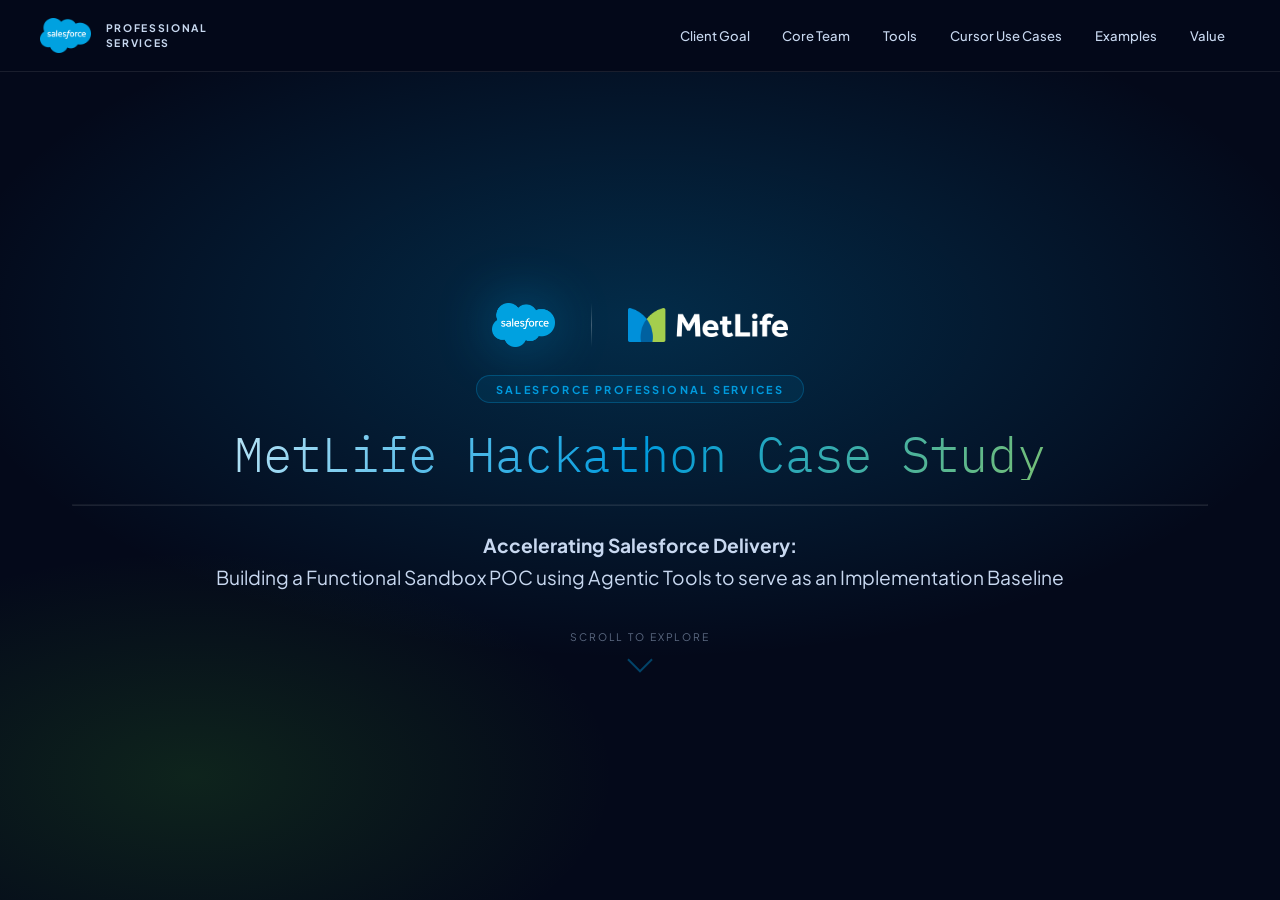
==== commit 14d82b14: "Add examples 3–5, favicon, section reorder, and final refinements - Added Example 3 (Reports), Examp" ====
--- a/index.html
+++ b/index.html
@@ -4,6 +4,7 @@
   <meta charset="UTF-8" />
   <meta name="viewport" content="width=device-width, initial-scale=1.0" />
   <title>MetLife Hackathon Case Study | Salesforce Professional Services</title>
+  <link rel="icon" type="image/png" href="assets/favicon.png" />
   <link rel="preconnect" href="https://fonts.googleapis.com" />
   <link rel="preconnect" href="https://fonts.gstatic.com" crossorigin />
   <link href="https://fonts.googleapis.com/css2?family=Plus+Jakarta+Sans:wght@300;400;500;600;700;800&family=IBM+Plex+Mono:wght@300;400;500;600;700&display=swap" rel="stylesheet" />
@@ -611,7 +612,7 @@
     .ex-modal-box {
       position: relative; z-index: 1;
       width: 80vw; max-width: 1200px;
-      height: 82vh; max-height: 860px;
+      height: 82vh; max-height: 880px;
       display: flex; flex-direction: column;
       background: rgba(6,13,32,0.97);
       border: 1px solid var(--g-b-blue);
@@ -699,8 +700,10 @@
     /* Output panel padding */
     #mpanel-out { padding: 0; overflow-y: auto; }
     .out-screenshot-wrap {
-      padding: 1.25rem;
+      padding: 0;
       display: none;
+      overflow-x: hidden;
+      overflow-y: auto;
     }
     .out-placeholder {
       flex: 1; display: flex; flex-direction: column;
@@ -708,10 +711,9 @@
       padding: 1.75rem 2rem;
     }
     .out-screenshot {
-      width: 100%;
+      display: block;
       height: auto;
-      display: block;
-      border-radius: 8px;
+      margin: 0 auto;
     }
     .out-icon { font-size: 2.5rem; opacity: 0.5; }
     .out-tag {
@@ -785,9 +787,9 @@
     <a href="#goal"      data-target="goal">Client Goal</a>
     <a href="#team"      data-target="team">Core Team</a>
     <a href="#tools"     data-target="tools">Tools</a>
-    <a href="#workflows" data-target="workflows">Cursor Workflows</a>
+    <a href="#workflows" data-target="workflows">Cursor Use Cases</a>
+    <a href="#examples"  data-target="examples">Examples</a>
     <a href="#value"     data-target="value">Value</a>
-    <a href="#examples"  data-target="examples">Examples</a>
   </nav>
 </header>
 
@@ -1052,7 +1054,7 @@
     <div class="s-inner">
       <div class="s-content">
         <p class="eyebrow">Section 4 / 6</p>
-        <h2 class="s-title">Cursor Workflows</h2>
+        <h2 class="s-title">Cursor Use Cases</h2>
         <p class="s-sub">How the team leveraged agentic AI to accelerate delivery</p>
         <div class="g-divider"></div>
 
@@ -1117,11 +1119,68 @@
     </div>
   </section>
 
+  <!-- ─── EXAMPLES ─── -->
+  <section id="examples">
+    <div class="s-inner">
+      <div class="s-content">
+        <p class="eyebrow">Section 5 / 6</p>
+        <h2 class="s-title">Example Prompts &amp; Workflows</h2>
+        <div class="g-divider"></div>
+        <div class="ex-stack">
+          <div class="stakeholders-label">Platform Basics</div>
+
+          <div class="card ex-trigger-card" data-idx="0">
+            <div class="ex-t-left">
+              <div class="ex-t-num">01</div>
+              <div class="ex-t-title">Creating &amp; Configuring <span class="ex-t-green">Fields</span></div>
+            </div>
+            <div class="ex-t-cta">View Example <span>→</span></div>
+          </div>
+
+          <div class="card ex-trigger-card" data-idx="1">
+            <div class="ex-t-left">
+              <div class="ex-t-num">02</div>
+              <div class="ex-t-title">Creating &amp; Configuring <span class="ex-t-green">List Views</span> and <span class="ex-t-green">Related Lists</span></div>
+            </div>
+            <div class="ex-t-cta">View Example <span>→</span></div>
+          </div>
+
+          <div class="card ex-trigger-card" data-idx="2">
+            <div class="ex-t-left">
+              <div class="ex-t-num">03</div>
+              <div class="ex-t-title">Creating &amp; Configuring <span class="ex-t-green">Reports</span></div>
+            </div>
+            <div class="ex-t-cta">View Example <span>→</span></div>
+          </div>
+          <br/>
+          <div class="stakeholders-label">Custom Development</div>
+
+          <div class="card ex-trigger-card" data-idx="3">
+            <div class="ex-t-left">
+              <div class="ex-t-num">04</div>
+              <div class="ex-t-title">Building a <span class="ex-t-green">Custom LWC</span>: Underwriting Progress Indicator</div>
+            </div>
+            <div class="ex-t-cta">View Example <span>→</span></div>
+          </div>
+
+          <div class="card ex-trigger-card" data-idx="4">
+            <div class="ex-t-left">
+              <div class="ex-t-num">05</div>
+              <div class="ex-t-title">Building a <span class="ex-t-green">Custom LWC</span>: Sales Leaderboard</div>
+            </div>
+            <div class="ex-t-cta">View Example <span>→</span></div>
+          </div>
+
+        </div>
+      </div>
+    </div>
+  </section>
+
   <!-- ─── VALUE & EFFICIENCY ─── -->
   <section id="value">
     <div class="s-inner">
       <div class="s-content">
-        <p class="eyebrow">Section 5 / 6</p>
+        <p class="eyebrow">Section 6 / 6</p>
         <h2 class="s-title">Value &amp; Efficiency Gains</h2>
         <p class="s-sub">Tangible outcomes from the pre-build agentic approach</p>
         <div class="g-divider"></div>
@@ -1153,63 +1212,6 @@
               <li><span>Reduced custom front-end dev efforts with polished first drafts by UX team using Cursor</span></li>
               <li><span>Reduced meeting time and features/story refinement efforts</span></li>
             </ul>
-          </div>
-
-        </div>
-      </div>
-    </div>
-  </section>
-
-  <!-- ─── EXAMPLES ─── -->
-  <section id="examples">
-    <div class="s-inner">
-      <div class="s-content">
-        <p class="eyebrow">Section 6 / 6</p>
-        <h2 class="s-title">Example Prompts &amp; Workflows</h2>
-        <div class="g-divider"></div>
-        <div class="ex-stack">
-          <div class="stakeholders-label">Platform Basics</div>
-
-          <div class="card ex-trigger-card" data-idx="0">
-            <div class="ex-t-left">
-              <div class="ex-t-num">01</div>
-              <div class="ex-t-title">Creating &amp; Configuring <span class="ex-t-green">Fields</span></div>
-            </div>
-            <div class="ex-t-cta">View Example <span>→</span></div>
-          </div>
-
-          <div class="card ex-trigger-card" data-idx="1">
-            <div class="ex-t-left">
-              <div class="ex-t-num">02</div>
-              <div class="ex-t-title">Creating &amp; Configuring <span class="ex-t-green">List Views</span> and <span class="ex-t-green">Related Lists</span></div>
-            </div>
-            <div class="ex-t-cta">View Example <span>→</span></div>
-          </div>
-
-          <div class="card ex-trigger-card" data-idx="2">
-            <div class="ex-t-left">
-              <div class="ex-t-num">03</div>
-              <div class="ex-t-title">Creating &amp; Configuring <span class="ex-t-green">Reports</span></div>
-            </div>
-            <div class="ex-t-cta">View Example <span>→</span></div>
-          </div>
-          <br/>
-          <div class="stakeholders-label">Custom Development</div>
-
-          <div class="card ex-trigger-card" data-idx="3">
-            <div class="ex-t-left">
-              <div class="ex-t-num">04</div>
-              <div class="ex-t-title">Building <span class="ex-t-green">Custom LWCs</span> (Simple)</div>
-            </div>
-            <div class="ex-t-cta">View Example <span>→</span></div>
-          </div>
-
-          <div class="card ex-trigger-card" data-idx="4">
-            <div class="ex-t-left">
-              <div class="ex-t-num">05</div>
-              <div class="ex-t-title">Building <span class="ex-t-green">Custom LWCs</span> (Semi-Advanced)</div>
-            </div>
-            <div class="ex-t-cta">View Example <span>→</span></div>
           </div>
 
         </div>
@@ -1454,45 +1456,221 @@
     {
       num: 'Example 03',
       title: 'Creating & Configuring Reports',
-      input: `Build a Summary Report called "Renewals Pipeline by Segment" using the Opportunities report type:
-
-— Group rows by: Client Segment, then Pipeline Stage Detail
-— Columns: Opportunity Name, Account Name, Annual Premium Value, Renewal Date, Close Date
-— Summary fields: Sum of Annual Premium Value, Record Count
-— Filters: Stage not in [Closed Won, Closed Lost], Renewal Date in next 180 days
-— Save to the "Sales Analytics" report folder`,
-      outIcon: '📈', outTag: 'Report Builder',
-      outDesc: 'Summary report created, grouped by segment and stage, filtered, and saved to the Sales Analytics folder'
+      input: `Create the following reports in Salesforce Report Builder and save all of them to the "Sales 360" folder.
+All reports use Show Me = "My team-selling and my opportunities".
+
+── NEW SALES REPORTS ───────────────────────────────────────────
+
+1. My Open New Sale Opportunities (Opportunity)
+   — Filters: Type = New Sale, Stage ≠ Closed
+   — Group By: Intake Broker, Sub-Type
+   — Columns: Opportunity Name, Account Name, Opportunity Owner: Full Name, Stage,
+              Opportunity Status, Total Estimated Premium, Min Effective Date,
+              Max Lives, Coverages, Created Date
+   — Chart: None | Row Counts=On, Detail Rows=On, Grand Total=On
+
+2. New Sales Pipeline (Opportunity)
+   — Filters: Type = New Sale, Stage ≠ Closed, Min Effective Date ≥ TODAY
+   — Group By: Close Month, Sub-Type
+   — Columns: Opportunity Name, Account Name, Intake Broker, Opportunity Owner: Full Name,
+              Stage, Opportunity Status, Total Estimated Premium, Min Effective Date,
+              Max Lives, Coverages, Created Date
+   — Chart: Vertical Bar Stacked | Row Counts=On, Detail Rows=On, Grand Total=Off
+
+3. New Sales Won This FY (Opportunity)
+   — Filters: Type = New Sale, Stage = Closed, Sub-Stage = Closed Won
+   — Group By: Close Month
+   — Columns: Opportunity Name, Account Name, Intake Broker, Opportunity Owner: Full Name,
+              Sub-Type, Total Estimated Premium, Min Effective Date, Max Lives, Coverages
+   — Chart: Line Grouped | Row Counts=On, Detail Rows=On, Grand Total=On
+
+4. Open New Sales by Stage (Opportunity)
+   — Filters: Type = New Sale, Stage ≠ Closed
+   — Group By: Stage
+   — Columns: Opportunity Name, Account Name, Intake Broker, Opportunity Owner: Full Name,
+              Sub-Type, Opportunity Status, Total Estimated Premium, Min Effective Date,
+              Max Lives, Coverages, Created Date
+   — Chart: Funnel | Row Counts=On, Detail Rows=On, Grand Total=Off
+
+5. Open New Sales by Status (Opportunity)
+   — Filters: Type = New Sale, Stage ≠ Closed
+   — Group By: Opportunity Status
+   — Columns: Opportunity Name, Account Name, Intake Broker, Opportunity Owner: Full Name,
+              Sub-Type, Stage, Opportunity Status Comments, Opportunity Status Last Updated,
+              Total Estimated Premium, Min Effective Date, Max Lives, Coverages, Created Date
+   — Chart: Horizontal Bar | Row Counts=On, Detail Rows=On, Grand Total=On
+
+6. Open New Sales Near Close (Opportunity)
+   — Filters: Type = New Sale, Stage = New / Underwriting / Released to Market
+   — Group By: Stage
+   — Columns: Opportunity Name, Account Name, Intake Broker, Opportunity Owner: Full Name,
+              Sub-Type, Opportunity Status, Total Estimated Premium, Min Effective Date,
+              Max Lives, Coverages, Created Date
+   — Chart: Funnel (Show Values = True) | Row Counts=On, Detail Rows=On,
+            Subtotals=On, Grand Total=On
+
+7. New Sales Total Estimated Premium (Opportunity)
+   — Filters: Type = New Sale, Stage ≠ Closed
+   — Group By: Sub-Type, Intake Broker
+   — Columns: Opportunity Name, Account Name, Opportunity Owner: Full Name, Stage,
+              Total Estimated Premium, Min Effective Date, Max Lives, Coverages, Created Date
+   — Chart: Donut (Show Values = True) | Row Counts=On, Detail Rows=On, Grand Total=On
+
+── RENEWALS REPORTS ────────────────────────────────────────────
+
+8. My Open Renewal Opportunities (Opportunity)
+   — Filters: Type = Renewal, Stage ≠ Closed
+   — Group By: Intake Broker
+   — Columns: Opportunity Name, Account Name, Opportunity Owner: Full Name, Stage,
+              At Risk, Total Estimated Premium, Min Effective Date, Max Lives, Coverages
+   — Chart: None | Row Counts=On, Detail Rows=On, Grand Total=Off
+
+9. Renewals Pipeline (Opportunity)
+   — Filters: Type = Renewal, Stage ≠ Closed, Min Effective Date ≥ TODAY
+   — Group By: Close Month
+   — Columns: Opportunity Name, Account Name, Intake Broker, Opportunity Owner: Full Name,
+              Stage, At Risk, Total Estimated Premium, Min Effective Date, Max Lives, Coverages
+   — Chart: Vertical Bar Stacked | Row Counts=On, Detail Rows=On, Grand Total=Off
+
+10. Renewals Won This FY (Opportunity)
+    — Filters: Type = Renewal, Stage = Closed, Sub-Stage = Closed Won
+    — Group By: Close Month
+    — Columns: Opportunity Name, Account Name, Intake Broker, Opportunity Owner: Full Name,
+               Total Estimated Premium, Min Effective Date, Max Lives, Coverages, Created Date
+    — Chart: Line Grouped | Row Counts=On, Detail Rows=On, Grand Total=On
+
+11. Open Renewals At Risk (Opportunity)
+    — Filters: Type = Renewal, At Risk = True, Stage ≠ Closed
+    — Group By: Stage
+    — Columns: Opportunity Name, Account Name, Intake Broker, Opportunity Owner: Full Name,
+               Total Estimated Premium, Premium At Risk, Min Effective Date, Max Lives, Coverages
+    — Chart: Donut | Row Counts=On, Detail Rows=On, Grand Total=Off
+
+12. Open Renewals Near Close (Opportunity)
+    — Filters: Type = Renewal, Stage = New / Underwriting / Released to Market
+    — Group By: Stage
+    — Columns: Opportunity Name, Account Name, Intake Broker, Type, Min Effective Date,
+               Total Estimated Premium, At Risk, Opportunity Owner: Full Name, Coverages
+    — Chart: Funnel (Show Values = True) | Row Counts=On, Detail Rows=On,
+             Subtotals=On, Grand Total=On
+
+13. Renewals Total Estimated Premium (Opportunity)
+    — Filters: Type = Renewal, Stage ≠ Closed
+    — Group By: Sub-Type, Intake Broker
+    — Columns: Opportunity Name, Account Name, Opportunity Owner: Full Name, Stage,
+               At Risk, Total Estimated Premium, Min Effective Date, Max Lives, Coverages
+    — Chart: Donut | Row Counts=On, Detail Rows=On, Grand Total=On`,
+      outputs: [{ label: 'Output', img: 'assets/example-3-output.png' }]
     },
     {
       num: 'Example 04',
       title: 'Building Custom LWCs (Simple)',
-      input: `Build a simple LWC called renewalCountdownBadge that displays on the Opportunity record page:
-
-— Read the Renewal_Date__c field
-— Calculate days remaining until renewal
-— Show a colored badge:
-     🟢 Green  =  >60 days
-     🟡 Yellow  =  31–60 days
-     🔴 Red  =  0–30 days
-— Display "X days until renewal" or "Renewal overdue"
-— Use SLDS styling only, no external libraries`,
-      outIcon: '🧩', outTag: 'Lightning Web Component',
-      outDesc: 'Countdown badge LWC with dynamic color-coded logic deployed to the Opportunity record page'
+      input: `Build a Lightning Web Component called gbOpportunityUnderwritingProgress to display on the Opportunity record page.
+
+COMPONENT OVERVIEW
+— Name: gbOpportunityUnderwritingProgress
+— Title: "Underwriting Progress"
+— Placement: Opportunity record page (right-hand sidebar)
+— Blueprint: SLDS Progress Indicator (Base variant, horizontal)
+  https://www.lightningdesignsystem.com/2e1ef8501/p/64d280-progress-indicator
+
+BEHAVIOUR
+— Read the Sub_Stage__c picklist field from the current Opportunity record via a wire adapter
+— Dynamically retrieve the picklist values for Sub_Stage__c using getPicklistValues (from
+  @salesforce/ui-api) — do NOT hardcode the step labels
+— Render the progress steps in the same order as the picklist value definitions
+— The step matching the current Sub_Stage__c value should be marked as "Active"
+— All steps before the active one should be marked as "Complete" (filled check icon)
+— All steps after the active one should be marked as "Incomplete"
+— If Sub_Stage__c is blank, show the first step as active
+
+EXPECTED PICKLIST VALUES (for reference only — component must derive these dynamically from Sub-Stage field picklist values)
+1. Submitted
+2. In Review
+3. More Info Needed
+4. Approved
+5. Closed Won
+6. Closed Lost
+
+STYLING & CONSTRAINTS
+— Use the SLDS Progress Indicator base component (lightning-progress-indicator) or
+  replicate the SLDS markup pattern if the base component lacks flexibility
+— Match SLDS design tokens for step colors: complete = green, active = blue, incomplete = grey
+— Component should be responsive and fit within a standard record page sidebar column
+— No external libraries or custom CSS frameworks — SLDS styling hooks only
+— Include a card wrapper with the label "Underwriting Progress" as the card title`,
+      outputs: [{ label: 'Output', img: 'assets/example-4.png' }]
     },
     {
       num: 'Example 05',
       title: 'Building Custom LWCs (Semi-Advanced)',
-      input: `Build a pipelineKanbanBoard LWC for the Sales Home page:
-
-— Fetch open Opportunities via Apex, grouped by Pipeline Stage Detail
-— Render as a horizontal Kanban with columns: Early | Mid | Late
-— Each card: Account name, Opp name, Annual Premium Value, Renewal Date
-— Drag-and-drop between columns updates Pipeline_Stage_Detail__c via Apex
-— Filter bar at top: by Client Segment and date range
-— Responsive layout, SLDS 2 styling hooks only`,
-      outIcon: '🗂️', outTag: 'Advanced LWC',
-      outDesc: 'Full Kanban board LWC with Apex backend, drag-and-drop stage updates, and filter bar — deployed to the Sales Home page'
+      input: `Build a Lightning Web Component called gbSalesLeaderboard for the GB 360 Sales Home page.
+
+COMPONENT OVERVIEW
+— Name: gbSalesLeaderboard
+— Title: "Sales Leaderboard"
+— Format: Card component with nested tabs
+— Blueprint: SLDS Tabs, Data Tables, Progress Bar (out-of-the-box SLDS components only)
+— Scope: All data is sourced from Opportunities within the current fiscal year
+
+ARCHITECTURE
+Build two reusable child components that will be shared across the card module and a future
+utility item module:
+1. gbLeaderboardTable — reusable data table with configurable columns and max-height 480px /
+   vertical scroll
+2. gbLeaderboardTabs — reusable tab container that wraps gbLeaderboardTable instances
+
+TAB ORDER: Team Members → Sales Offices → Regions (Team Members is the default active tab)
+
+TAB 1 — TEAM MEMBERS (default)
+Picklist filter: Sales Office (shown above the running user banner, default = All)
+Data source: Opportunity object (Type = New Sale, Stage = Closed Won, current FY),
+             grouped by Opportunity Owner (full name)
+Columns (in this exact order):
+  1. Rank                    — row number (medal icon for top 3)
+  2. Team Member             — Opportunity Owner full name
+  3. Sales Goal Progress     — single combined progress bar + % completion
+                               (Sales_Plan_Current_Amount__c / Sales_Plan_Target_Amount__c
+                               from the Sales Goal object)
+  4. Total Premium           — sum of Total_Annual_Product_Premium__c on Opportunities
+  5. Closed Won Opportunities — count of closed-won Opportunities
+Show top 20 team members per selected sales office.
+
+TAB 2 — SALES OFFICES
+Picklist filter: Region (default = All) — dynamically filters the data table on selection
+Data source: Same Opportunity scope, grouped by Sales_Office__c on Account
+Columns (same 5-column order as Tab 1, with Sales Office in place of Team Member)
+Sort: Total Premium descending. List all Sales Office picklist values.
+
+TAB 3 — REGIONS
+Data source: Same Opportunity scope, grouped by Region__c on Account
+Columns (same 5-column order as Tab 1, with Region in place of Team Member)
+Sort: Total Premium descending. List all Region picklist values even if $0.
+No picklist filter on this tab.
+
+RUNNING USER BEHAVIOUR
+— Display a highlighted banner row directly above the data table (below the picklist filter)
+  showing the running user's current rank, overall % Sales Goal Progress, and Total Premium
+  e.g., "Your Rank: #19  (25% complete, $347,500.00 total premium)"
+— If the running user appears within the visible top rankings, also highlight their row
+  in the table
+
+SALES GOAL OBJECT (Sales_Goal__c)
+Fields to reference:
+— Type__c (Picklist: Region | Sales Office | Team Member)
+— Region__c (Picklist — matches Account Region values)
+— Sales_Office__c (Picklist — matches Account Sales Office values)
+— Team_Member__c (Lookup to User)
+— Sales_Plan_Target_Amount__c, Sales_Plan_Current_Amount__c (Formula: sum)
+— Core_Plan_Target_Amount__c, Core_Plan_Current_Amount__c (Formula: sum)
+— VB_Plan_Target_Amount__c, VB_Plan_Current_Amount__c (Formula: sum)
+
+STYLING & CONSTRAINTS
+— SLDS styling hooks and classes only — no external CSS frameworks
+— Fully responsive across desktop, tablet, and mobile
+— Progress bars: use lightning-progress-bar or SLDS progress bar markup
+— Wire all Apex calls; no hardcoded data`,
+      outputs: [{ label: 'Output', img: 'assets/example-5.png' }]
     }
   ];
 
@@ -1591,7 +1769,12 @@
         screenshotWrap.innerHTML = '';
         const imgEl = document.createElement('img');
         imgEl.className = 'out-screenshot';
-        imgEl.src = img; imgEl.alt = 'Output screenshot';
+        imgEl.alt = 'Output screenshot';
+        imgEl.onload = () => {
+          imgEl.style.width = '100%';
+          imgEl.style.height = 'auto';
+        };
+        imgEl.src = img;
         screenshotWrap.appendChild(imgEl);
         screenshotWrap.style.display = 'block';
         placeholder.style.display    = 'none';
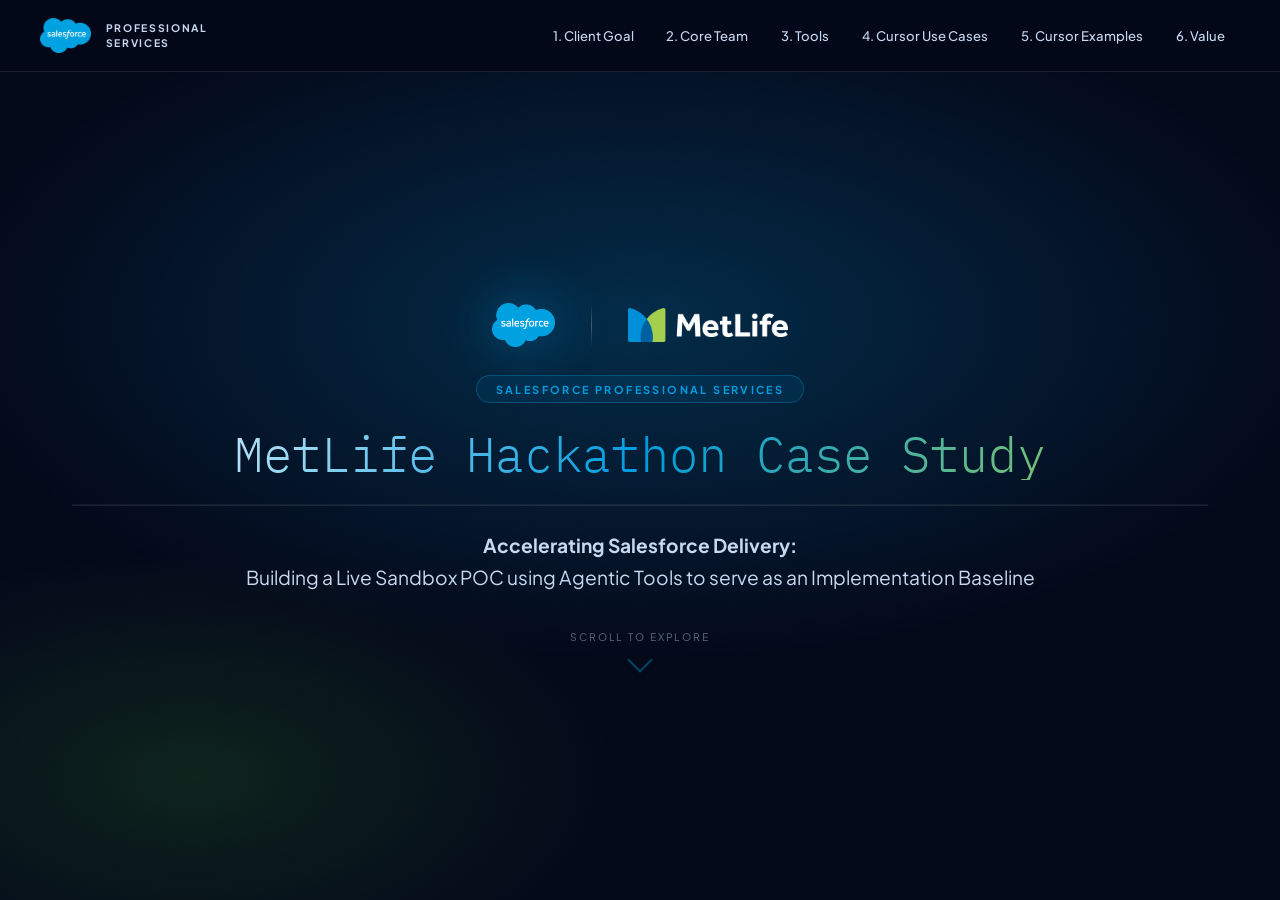
==== commit ad217fa5: "Add responsive layout and mobile navigation - Tablet (≤1024px): 2×2 tools grid, reduced padding, nar" ====
--- a/index.html
+++ b/index.html
@@ -771,6 +771,184 @@
 
     /* SVG user icon */
     .user-icon { stroke: currentColor; fill: none; stroke-width: 1.5; stroke-linecap: round; }
+
+    /* ============================================================
+       MOBILE NAVIGATION
+    ============================================================ */
+    .mob-menu-btn {
+      display: none;
+      flex-direction: column; justify-content: center; align-items: center;
+      width: 40px; height: 40px;
+      background: none; border: 1px solid var(--g-border);
+      border-radius: 8px; cursor: pointer; gap: 5px; padding: 8px;
+      flex-shrink: 0;
+      transition: border-color var(--t), background var(--t);
+    }
+    .mob-menu-btn span {
+      display: block; width: 100%; height: 2px;
+      background: var(--text-2); border-radius: 2px;
+      transition: transform 0.25s ease, opacity 0.25s ease;
+    }
+    .mob-menu-btn.open span:nth-child(1) { transform: translateY(7px) rotate(45deg); }
+    .mob-menu-btn.open span:nth-child(2) { opacity: 0; transform: scaleX(0); }
+    .mob-menu-btn.open span:nth-child(3) { transform: translateY(-7px) rotate(-45deg); }
+
+    .mob-nav {
+      position: fixed;
+      top: var(--hh); left: 0; right: 0;
+      z-index: 999;
+      background: rgba(4,9,26,0.97);
+      backdrop-filter: var(--g-blur); -webkit-backdrop-filter: var(--g-blur);
+      border-bottom: 1px solid var(--g-border);
+      transform: translateY(-110%);
+      opacity: 0;
+      transition: transform 0.3s ease, opacity 0.3s ease;
+      pointer-events: none;
+    }
+    .mob-nav.open {
+      transform: translateY(0);
+      opacity: 1;
+      pointer-events: auto;
+    }
+    .mob-nav-links {
+      display: flex; flex-direction: column;
+      padding: 1rem 1.25rem 1.25rem;
+      gap: 0.2rem;
+    }
+    .mob-nav-links a {
+      font-size: 1rem; font-weight: 500;
+      color: var(--text-2); text-decoration: none;
+      padding: 0.8rem 1rem; border-radius: 8px;
+      border: 1px solid transparent;
+      transition: color var(--t), background var(--t), border-color var(--t);
+    }
+    .mob-nav-links a:hover { color: var(--text-1); background: var(--g-bg); }
+    .mob-nav-links a.active {
+      color: var(--ml-blue); background: var(--ml-blue-low);
+      border-color: var(--g-b-blue);
+    }
+
+    /* ============================================================
+       RESPONSIVE — TABLET (≤1024px)
+    ============================================================ */
+    @media (max-width: 1024px) {
+      header { padding: 0 2rem; }
+      .s-inner { padding: 2rem 3rem 5rem; }
+      #hero .s-inner { padding: 2rem 3rem; }
+
+      /* Tools: 2×2 grid */
+      .tools-grid { grid-template-columns: repeat(2, 1fr); }
+
+      /* Workflows sub-grid: max 2 cols */
+      .wf-sub-grid.cols-3 {
+        grid-template-columns: repeat(2, 1fr);
+        grid-template-rows: repeat(4, auto);
+      }
+
+      /* Modal narrower */
+      .ex-modal-box { width: 92vw; }
+    }
+
+    /* ============================================================
+       RESPONSIVE — MOBILE (≤768px)
+    ============================================================ */
+    @media (max-width: 768px) {
+      :root { --hh: 60px; }
+
+      /* Header */
+      header { padding: 0 1.25rem; }
+      nav#main-nav { display: none; }
+      .mob-menu-btn { display: flex; }
+      .h-brand-text { display: none; }
+
+      /* Section inner */
+      .s-inner { padding: 2rem 1.5rem 4rem; }
+      #hero .s-inner { padding: 2rem 1.5rem; }
+
+      /* Hero */
+      .hero-title { white-space: normal; font-size: clamp(1.7rem, 6.5vw, 2.6rem); }
+      .hero-sub { font-size: 0.95rem; }
+      .hero-logos { gap: 1.25rem; }
+      .hero-logo { height: 26px; }
+      .hero-logo.sf { height: 34px; }
+
+      /* Typography */
+      .s-title { font-size: clamp(1.6rem, 6vw, 2.4rem); }
+      .s-sub { font-size: 0.95rem; margin-bottom: 1.5rem; }
+      .blist li { font-size: 1rem; }
+
+      /* Team section */
+      .team-orgs { grid-template-columns: 1fr; }
+      .stakeholder-row { flex-wrap: wrap; }
+      .s-chip { flex: 1 1 calc(50% - 0.5rem); }
+
+      /* Tools section */
+      .tools-grid { grid-template-columns: repeat(2, 1fr); gap: 0.85rem; }
+      .tool-card { padding: 1.25rem 0.75rem; gap: 0.65rem; }
+      .tool-icon { width: 54px; height: 54px; }
+      .p-chip { font-size: 0.88rem; padding: 0.45rem 0.9rem; }
+
+      /* Pipeline: hide arrows, wrap nodes */
+      .pipeline { flex-wrap: wrap; gap: 0.5rem; }
+      .pipe-node { flex: 1 1 calc(33% - 0.5rem); min-width: 80px; }
+      .pipe-arr { display: none; }
+
+      /* Workflows: single-col sub-grid */
+      .wf-item { gap: 1.25rem; padding: 1.25rem 1.25rem; }
+      .wf-sub-grid,
+      .wf-sub-grid.cols-3 {
+        grid-template-columns: 1fr;
+        grid-template-rows: unset;
+        grid-auto-flow: row;
+      }
+
+      /* Value: stack the two cards */
+      .val-grid { grid-template-columns: 1fr !important; }
+
+      /* Examples: stack CTA below title */
+      .ex-trigger-card { flex-direction: column; align-items: flex-start; gap: 1rem; }
+      .ex-t-left { width: 100%; }
+      .ex-t-cta { align-self: flex-end; }
+
+      /* Modal */
+      .ex-modal-box {
+        width: 96vw; height: 90vh;
+        max-height: none; border-radius: 14px;
+      }
+      .modal-top { padding: 1rem 1.25rem; }
+      .modal-nav-btn { font-size: 0.72rem; padding: 0.4rem 0.7rem; }
+      .modal-title { font-size: 0.95rem; }
+      .modal-tab { font-size: 0.7rem; padding: 0.65rem 0.4rem; letter-spacing: 0.03em; }
+      .modal-close-btn { top: 1rem; right: 1rem; width: 32px; height: 32px; }
+    }
+
+    /* ============================================================
+       RESPONSIVE — SMALL MOBILE (≤480px)
+    ============================================================ */
+    @media (max-width: 480px) {
+      .s-inner { padding: 1.75rem 1.1rem 3.5rem; }
+      #hero .s-inner { padding: 1.75rem 1.1rem; }
+
+      .hero-title { font-size: clamp(1.4rem, 7vw, 2rem); }
+
+      .tool-icon { width: 44px; height: 44px; }
+      .tool-name { font-size: 0.72rem; }
+      .tool-desc { font-size: 0.72rem; }
+      .tool-card { padding: 1rem 0.5rem; gap: 0.5rem; }
+
+      .s-chip { flex: 1 1 100%; }
+      .person-row { padding: 0.65rem 1rem; }
+
+      .wf-item { padding: 1rem; gap: 0.75rem; }
+      .wf-num-col { width: 36px; }
+      .wf-title { font-size: 0.95rem; }
+
+      .ex-trigger-card { padding: 1rem 1.1rem; }
+      .ex-t-title { font-size: 1rem; }
+
+      .modal-nav-btn { display: none; }
+    }
+
   </style>
 </head>
 <body>
@@ -784,14 +962,28 @@
     <div class="h-brand-text">Professional<br>Services</div>
   </div>
   <nav id="main-nav">
-    <a href="#goal"      data-target="goal">Client Goal</a>
-    <a href="#team"      data-target="team">Core Team</a>
-    <a href="#tools"     data-target="tools">Tools</a>
-    <a href="#workflows" data-target="workflows">Cursor Use Cases</a>
-    <a href="#examples"  data-target="examples">Examples</a>
-    <a href="#value"     data-target="value">Value</a>
+    <a href="#goal"      data-target="goal">1. Client Goal</a>
+    <a href="#team"      data-target="team">2. Core Team</a>
+    <a href="#tools"     data-target="tools">3. Tools</a>
+    <a href="#workflows" data-target="workflows">4. Cursor Use Cases</a>
+    <a href="#examples"  data-target="examples">5. Cursor Examples</a>
+    <a href="#value"     data-target="value">6. Value</a>
   </nav>
+  <button class="mob-menu-btn" id="mob-menu-btn" aria-label="Toggle navigation" aria-expanded="false">
+    <span></span><span></span><span></span>
+  </button>
 </header>
+
+<div class="mob-nav" id="mob-nav" aria-hidden="true">
+  <nav class="mob-nav-links">
+    <a href="#goal"      data-target="goal">1. Client Goal</a>
+    <a href="#team"      data-target="team">2. Core Team</a>
+    <a href="#tools"     data-target="tools">3. Tools</a>
+    <a href="#workflows" data-target="workflows">4. Cursor Use Cases</a>
+    <a href="#examples"  data-target="examples">5. Cursor Examples</a>
+    <a href="#value"     data-target="value">6. Value</a>
+  </nav>
+</div>
 
 <!-- =====================================================================
      MAIN SNAP CONTAINER
@@ -811,7 +1003,7 @@
           <div class="hero-tag">Salesforce Professional Services</div>
           <h1 class="hero-title">MetLife Hackathon Case Study</h1>
           <hr style="width:100%; opacity: 0.1;">
-          <p class="hero-sub"><strong>Accelerating Salesforce Delivery:</strong> <br/>Building a Functional Sandbox POC using Agentic Tools to serve as an Implementation Baseline</p>
+          <p class="hero-sub"><strong>Accelerating Salesforce Delivery:</strong> <br/>Building a Live Sandbox POC using Agentic Tools to serve as an Implementation Baseline</p>
           <div class="hero-scroll">
             <span>Scroll to explore</span>
             <div class="hero-chevron"></div>
@@ -860,7 +1052,7 @@
         <h2 class="s-title">Core Hackathon Team</h2>
         <div class="g-divider"></div>
 
-        <div class="stakeholders-label">Product & Build Team</div>
+        <div class="stakeholders-label">Product & Pre-Build Team</div>
 
         <div class="team-orgs">
 
@@ -1055,7 +1247,7 @@
       <div class="s-content">
         <p class="eyebrow">Section 4 / 6</p>
         <h2 class="s-title">Cursor Use Cases</h2>
-        <p class="s-sub">How the team leveraged agentic AI to accelerate delivery</p>
+        <p class="s-sub">Specifically for Salesforce platform configuration and development.</p>
         <div class="g-divider"></div>
 
         <div class="card wf-list-card">
@@ -1124,7 +1316,7 @@
     <div class="s-inner">
       <div class="s-content">
         <p class="eyebrow">Section 5 / 6</p>
-        <h2 class="s-title">Example Prompts &amp; Workflows</h2>
+        <h2 class="s-title">Cursor Example Prompts &amp; Workflows</h2>
         <div class="g-divider"></div>
         <div class="ex-stack">
           <div class="stakeholders-label">Platform Basics</div>
@@ -1184,7 +1376,7 @@
         <h2 class="s-title">Value &amp; Efficiency Gains</h2>
         <p class="s-sub">Tangible outcomes from the pre-build agentic approach</p>
         <div class="g-divider"></div>
-        <div style="display:grid;grid-template-columns:1fr 1fr;gap:1.4rem;">
+        <div class="val-grid" style="display:grid;grid-template-columns:1fr 1fr;gap:1.4rem;">
 
           <div class="card b-green">
             <div class="val-header">
@@ -1295,17 +1487,20 @@
 
 1. Opportunity Status (Picklist)
    — Values: None, Cold, Warm, Hot, Finalist
-   — Field-level security: Editable for Account Executive profile | View Only for all other profiles
-   — Add to page layout: Yes
+   — Permission Set: All 
+   — Permission Set Groups: All
+   — Field-level security: Editable for all profiles
 
 2. Opportunity Status Comments (Text, 255)
-   — Field-level security: Editable for Account Executive profile | View Only for all other profiles
-   — Add to page layout: Yes
-
-3. Opportunity Status Last Updated (Date)
+   — Permission Set: All 
+   — Permission Set Groups: All
+   — Field-level security: Editable for all profiles
+
+3. Opportunity Status Last Updated (Formula/Date)
+   — Permission Set: All 
+   — Permission Set Groups: All
    — Field-level security: View Only for all profiles
-   — Add to page layout: Yes
-   — Auto-populate with today's date whenever Opportunity Status or Opportunity Status Comments is updated (build a Record-Triggered Flow to handle this)`,
+   — Auto-populate with today's date whenever Opportunity Status or Opportunity Status Comments is updated`,
       outputs: [{ label: 'Output', img: 'assets/example-1-output.png' }]
     },
     {
@@ -1833,9 +2028,37 @@
       }, 2000);
     });
   });
-  document.addEventListener('keydown', e => { if (e.key === 'Escape') closeModal(); });
+  document.addEventListener('keydown', e => { if (e.key === 'Escape') { closeModal(); closeMobNav(); } });
   prevBtn.addEventListener('click', () => { if (currentIdx > 0) { currentIdx--; updateModal(); } });
   nextBtn.addEventListener('click', () => { if (currentIdx < EXAMPLES.length - 1) { currentIdx++; updateModal(); } });
+
+  /* ── Mobile nav ── */
+  const mobMenuBtn = document.getElementById('mob-menu-btn');
+  const mobNav     = document.getElementById('mob-nav');
+  const mobLinks   = document.querySelectorAll('.mob-nav-links a[data-target]');
+
+  function closeMobNav() {
+    mobNav.classList.remove('open');
+    mobMenuBtn.classList.remove('open');
+    mobMenuBtn.setAttribute('aria-expanded', 'false');
+    mobNav.setAttribute('aria-hidden', 'true');
+  }
+
+  mobMenuBtn.addEventListener('click', () => {
+    const willOpen = !mobNav.classList.contains('open');
+    mobNav.classList.toggle('open', willOpen);
+    mobMenuBtn.classList.toggle('open', willOpen);
+    mobMenuBtn.setAttribute('aria-expanded', String(willOpen));
+    mobNav.setAttribute('aria-hidden', String(!willOpen));
+  });
+
+  mobLinks.forEach(link => {
+    link.addEventListener('click', e => {
+      e.preventDefault();
+      document.getElementById(link.dataset.target)?.scrollIntoView({ behavior: 'smooth' });
+      closeMobNav();
+    });
+  });
 
   /* ── Nav & snap ── */
   const snapRoot = document.getElementById('snap-root');
@@ -1845,7 +2068,9 @@
   const io = new IntersectionObserver(entries => {
     entries.forEach(entry => {
       if (!entry.isIntersecting) return;
-      navLinks.forEach(a => a.classList.toggle('active', a.dataset.target === entry.target.id));
+      const id = entry.target.id;
+      navLinks.forEach(a => a.classList.toggle('active', a.dataset.target === id));
+      mobLinks.forEach(a => a.classList.toggle('active', a.dataset.target === id));
     });
   }, { root: snapRoot, threshold: 0.5 });
   sections.forEach(el => io.observe(el));
@@ -1854,6 +2079,7 @@
     link.addEventListener('click', e => {
       e.preventDefault();
       document.getElementById(link.dataset.target)?.scrollIntoView({ behavior: 'smooth' });
+      closeMobNav();
     });
   });
   document.getElementById('home-link').addEventListener('click', () => {
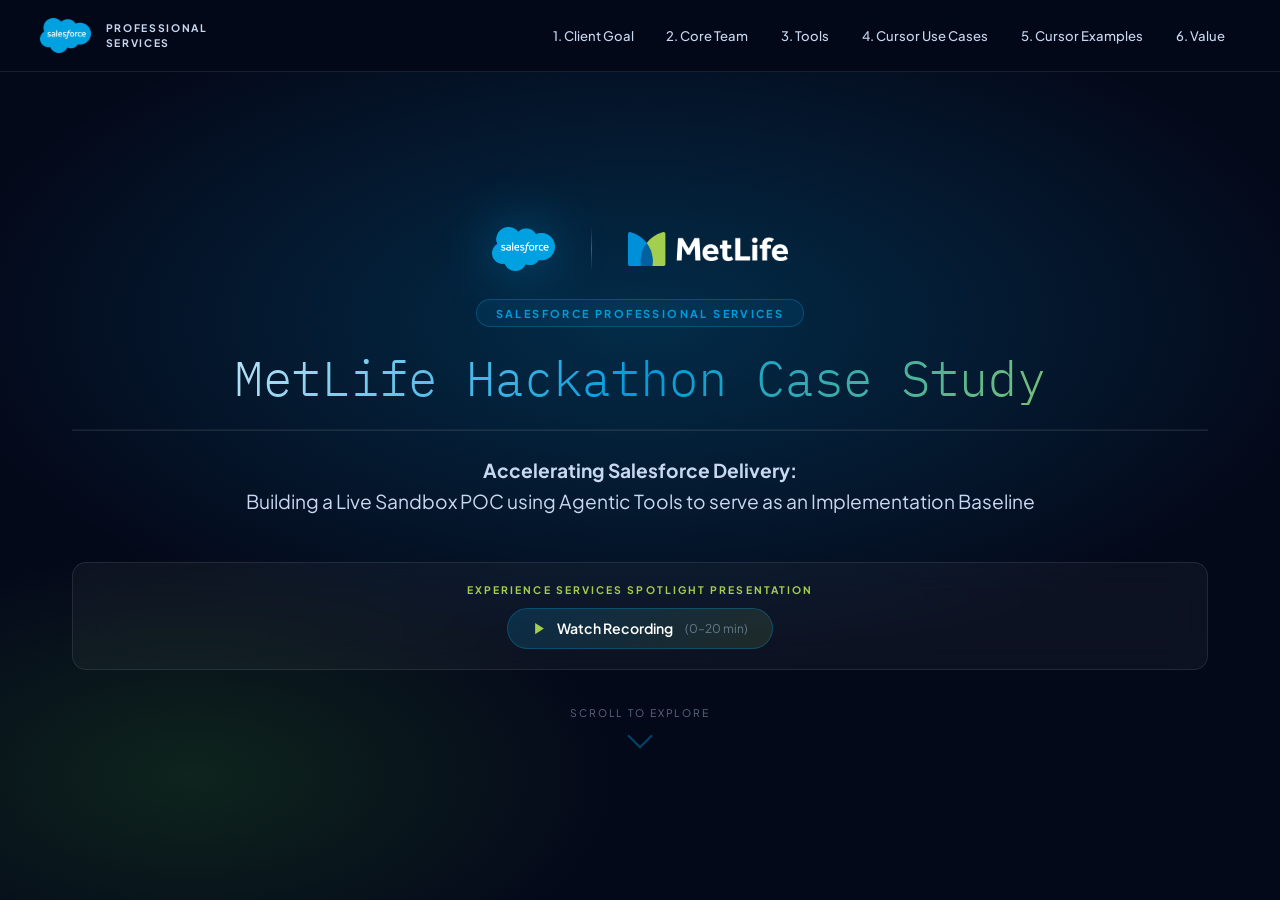
==== commit 84275d7e: "Add XS Spotlight recording CTA to hero section Co-authored-by: Cursor <cursoragent@cursor.com>" ====
--- a/index.html
+++ b/index.html
@@ -259,6 +259,44 @@
       font-size: clamp(1rem, 1.6vw, 1.2rem); color: var(--text-2);
       font-weight: 400; line-height: 1.65;
     }
+    /* Spotlight recording CTA */
+    .hero-spotlight {
+      display: flex; flex-direction: column; align-items: center; gap: 0.75rem;
+      margin-top: 1.25rem;
+      width: 100%;
+      padding: 1.25rem 2rem;
+      background: var(--g-bg);
+      border: 1px solid var(--g-border);
+      border-radius: 14px;
+      backdrop-filter: var(--g-blur); -webkit-backdrop-filter: var(--g-blur);
+    }
+    .hero-spotlight-lbl {
+      font-size: 0.65rem; font-weight: 700;
+      letter-spacing: 0.2em; text-transform: uppercase;
+      color: var(--ml-green);
+    }
+    .hero-watch-btn {
+      display: inline-flex; align-items: center; gap: 0.65rem;
+      font-family: var(--f); font-size: 0.88rem; font-weight: 600;
+      color: var(--text-1); text-decoration: none;
+      padding: 0.65rem 1.5rem;
+      background: linear-gradient(135deg, rgba(0,155,222,0.18), rgba(164,206,78,0.12));
+      border: 1px solid var(--g-b-blue);
+      border-radius: 40px;
+      transition: background var(--t), border-color var(--t), gap var(--t), box-shadow var(--t);
+    }
+    .hero-watch-btn:hover {
+      background: linear-gradient(135deg, rgba(0,155,222,0.30), rgba(164,206,78,0.20));
+      border-color: var(--ml-blue);
+      box-shadow: 0 0 24px rgba(0,155,222,0.22);
+      gap: 0.85rem;
+    }
+    .hero-watch-btn svg { flex-shrink: 0; color: var(--ml-green); }
+    .hero-watch-duration {
+      font-size: 0.75rem; font-weight: 400;
+      color: var(--text-3); margin-left: 0.1rem;
+    }
+
     .hero-scroll {
       margin-top: 0.75rem;
       display: flex; flex-direction: column; align-items: center; gap: 0.5rem;
@@ -868,6 +906,7 @@
       /* Hero */
       .hero-title { white-space: normal; font-size: clamp(1.7rem, 6.5vw, 2.6rem); }
       .hero-sub { font-size: 0.95rem; }
+      .hero-watch-btn { font-size: 0.82rem; padding: 0.6rem 1.2rem; }
       .hero-logos { gap: 1.25rem; }
       .hero-logo { height: 26px; }
       .hero-logo.sf { height: 34px; }
@@ -1004,6 +1043,14 @@
           <h1 class="hero-title">MetLife Hackathon Case Study</h1>
           <hr style="width:100%; opacity: 0.1;">
           <p class="hero-sub"><strong>Accelerating Salesforce Delivery:</strong> <br/>Building a Live Sandbox POC using Agentic Tools to serve as an Implementation Baseline</p>
+          <div class="hero-spotlight">
+            <span class="hero-spotlight-lbl">Experience Services Spotlight Presentation</span>
+            <a class="hero-watch-btn" href="https://xsvideohub.hubs.vidyard.com/watch/uZM85ALFVYfYUYwAHxGmLd" target="_blank" rel="noopener">
+              <svg width="15" height="15" viewBox="0 0 24 24" fill="currentColor"><polygon points="5 3 19 12 5 21 5 3"/></svg>
+              Watch Recording
+              <span class="hero-watch-duration">(0–20 min)</span>
+            </a>
+          </div>
           <div class="hero-scroll">
             <span>Scroll to explore</span>
             <div class="hero-chevron"></div>
@@ -1286,7 +1333,7 @@
           <div class="wf-item">
             <div class="wf-num-col"><span class="wf-num">04</span></div>
             <div class="wf-body">
-              <div class="wf-title has-sub"><span class="wf-cat">Extracting Build Specs</span> Outlining detailed and precise build specifications for supplementinguser stories</div>
+              <div class="wf-title has-sub"><span class="wf-cat">Extracting Build Specs</span> Outlining detailed and precise build specifications for supplementing user stories</div>
               <div class="wf-sub-grid" style="display: none;">
                 <span class="wf-sub-item">Page layout, component, list view &amp; report configs</span>
                 <span class="wf-sub-item">Visibility rules by field, section, component &amp; tab</span>
@@ -1417,10 +1464,16 @@
     <h2 class="ft-title">Thank You</h2>
     <p class="ft-sub">We hope this case study demonstrates the power of agentic, pre-build workflows in accelerating enterprise Salesforce delivery.</p>
     <div class="ft-divider"></div>
-    <div class="ft-contact">
-      <span class="ft-contact-lbl">For more information, contact</span>
-      <span class="ft-contact-name">Varun Mehra</span>
-      <a class="ft-contact-email" href="mailto:varun.mehra@salesforce.com">varun.mehra@salesforce.com</a>
+    <span class="ft-contact-lbl">For more information, contact</span>
+    <div style="display:flex; gap: 3rem; flex-wrap: wrap; justify-content: center;">
+      <div class="ft-contact">
+        <span class="ft-contact-name">Varun Mehra</span>
+        <a class="ft-contact-email" href="mailto:varun.mehra@salesforce.com">varun.mehra@salesforce.com</a>
+      </div>
+      <div class="ft-contact">
+        <span class="ft-contact-name">Pierre Dufour</span>
+        <a class="ft-contact-email" href="mailto:pierre.dufour@salesforce.com">pierre.dufour@salesforce.com</a>
+      </div>
     </div>
     <p class="ft-copy">&copy; 2026 Salesforce Professional Services &nbsp;&middot;&nbsp; MetLife Hackathon Case Study</p>
   </footer>
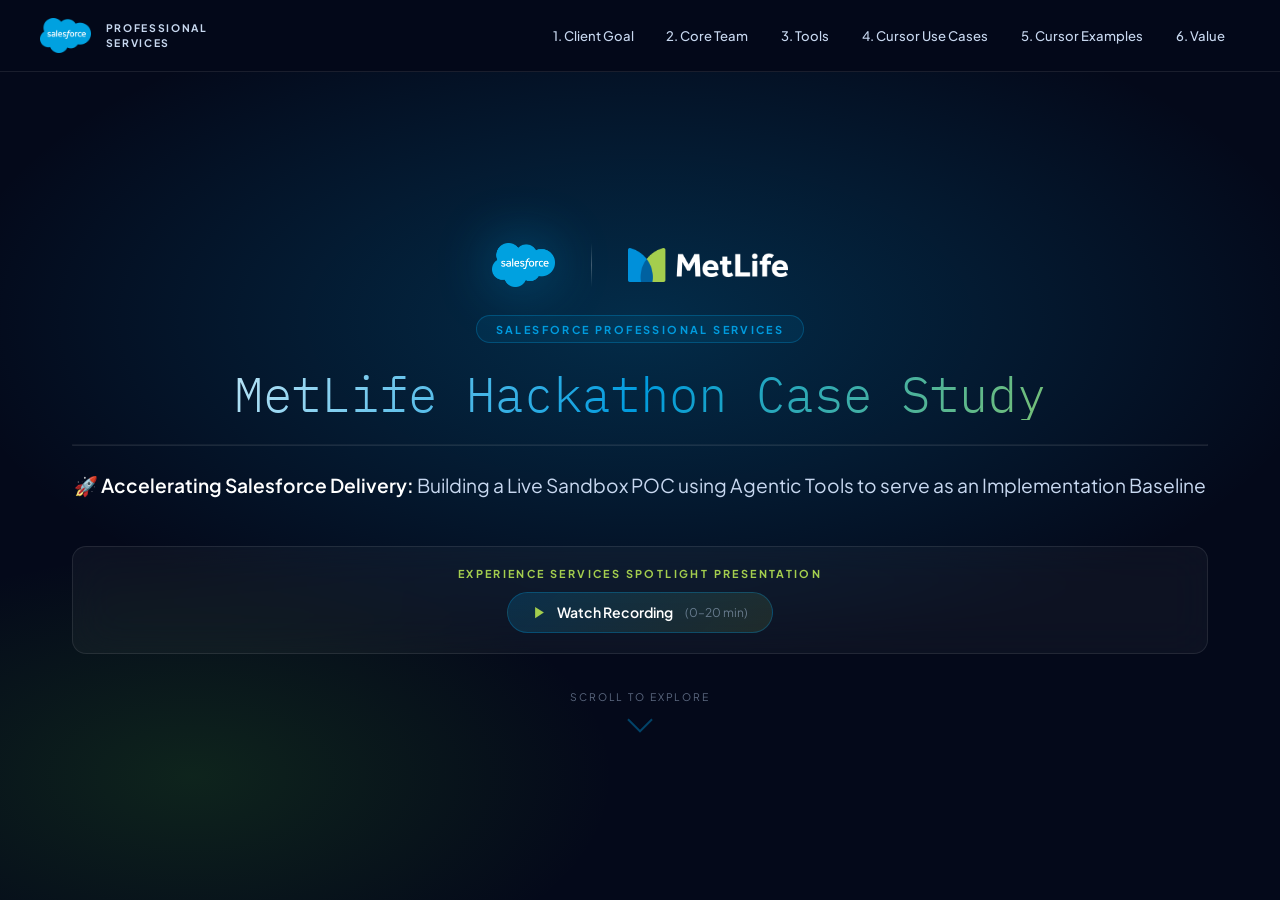
==== commit 9b1264f7: "Refine hero spotlight label typography and subtitle styling Slightly increase spotlight label font s" ====
--- a/index.html
+++ b/index.html
@@ -271,8 +271,8 @@
       backdrop-filter: var(--g-blur); -webkit-backdrop-filter: var(--g-blur);
     }
     .hero-spotlight-lbl {
-      font-size: 0.65rem; font-weight: 700;
-      letter-spacing: 0.2em; text-transform: uppercase;
+      font-size: 0.68rem; font-weight: 700;
+      letter-spacing: 0.22em; text-transform: uppercase;
       color: var(--ml-green);
     }
     .hero-watch-btn {
@@ -1042,7 +1042,7 @@
           <div class="hero-tag">Salesforce Professional Services</div>
           <h1 class="hero-title">MetLife Hackathon Case Study</h1>
           <hr style="width:100%; opacity: 0.1;">
-          <p class="hero-sub"><strong>Accelerating Salesforce Delivery:</strong> <br/>Building a Live Sandbox POC using Agentic Tools to serve as an Implementation Baseline</p>
+          <p class="hero-sub">🚀 <span style="color:var(--text-1);font-weight:600;">Accelerating Salesforce Delivery:</span> Building a Live Sandbox POC using Agentic Tools to serve as an Implementation Baseline</p>
           <div class="hero-spotlight">
             <span class="hero-spotlight-lbl">Experience Services Spotlight Presentation</span>
             <a class="hero-watch-btn" href="https://xsvideohub.hubs.vidyard.com/watch/uZM85ALFVYfYUYwAHxGmLd" target="_blank" rel="noopener">
